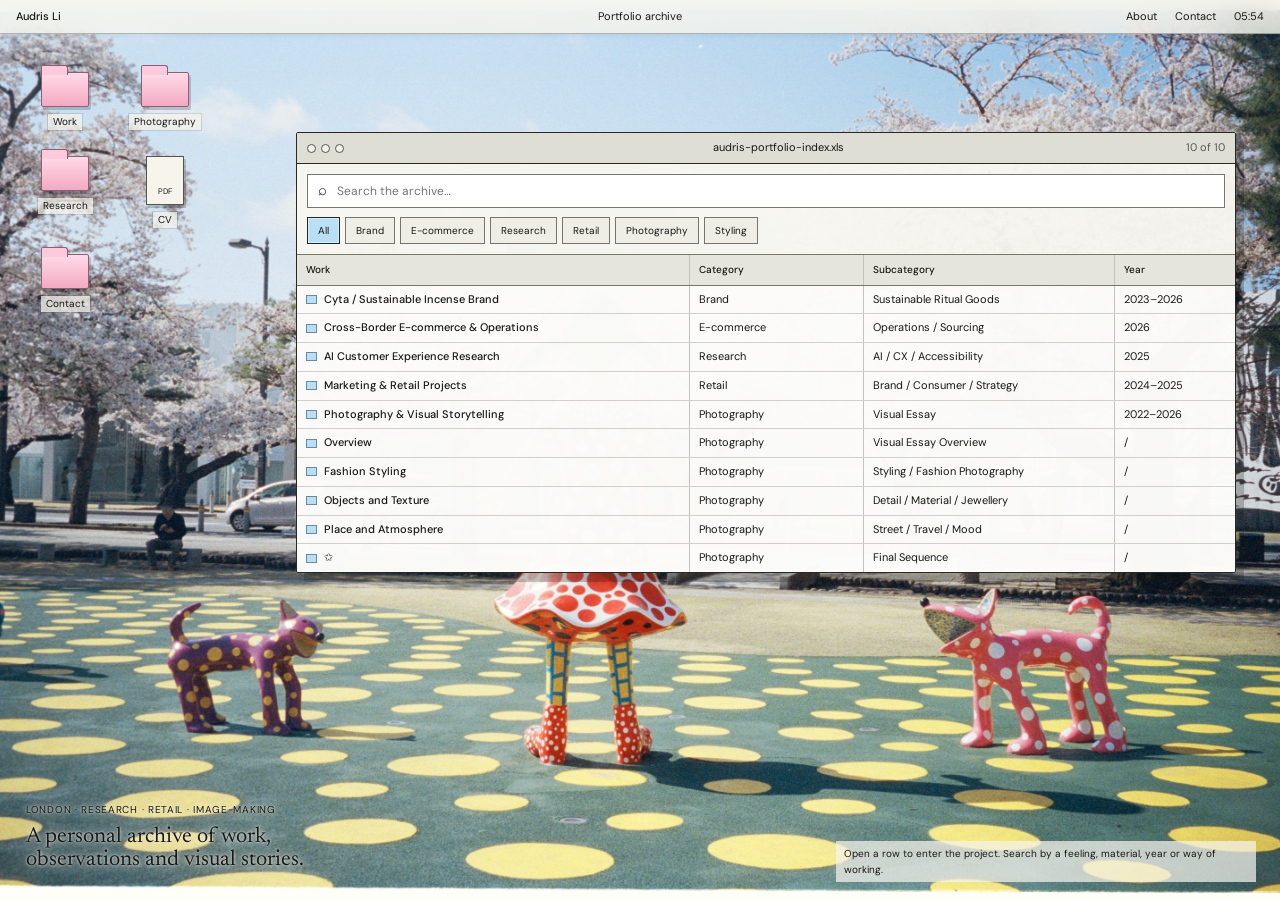
==== index.html @ e718e970 "refine project image layouts and archive previews" ====
<!doctype html>
<html lang="en">
<head>
  <meta charset="utf-8">
  <meta name="viewport" content="width=device-width, initial-scale=1">
  <meta name="description" content="Audris Li — research, visual storytelling and thoughtful retail experiences.">
  <title>Audris Li — Portfolio</title>
  <link rel="stylesheet" href="src/styles/site.css">
  <script type="module" src="src/scripts/home.js?v=20260627-zine"></script>
</head>
<body class="desktop-home">
  <main class="desktop" aria-labelledby="desktop-title">
    <header class="desktop-bar">
      <a href="index.html" class="desktop-bar__name">Audris Li</a>
      <span>Portfolio archive</span>
      <nav aria-label="Quick navigation"><a href="about.html">About</a><a href="contact.html">Contact</a><span data-desktop-clock></span></nav>
    </header>

    <section class="desktop-intro">
      <p>London · research · retail · image-making</p>
      <h1 id="desktop-title">A personal archive of work, observations and visual stories.</h1>
    </section>

    <nav class="desktop-icons" aria-label="Desktop folders">
      <a href="work.html"><span class="desktop-folder" aria-hidden="true"></span><strong>Work</strong></a>
      <a href="work/photography-visual-storytelling/"><span class="desktop-folder" aria-hidden="true"></span><strong>Photography</strong></a>
      <a href="project.html?slug=ai-customer-experience-research"><span class="desktop-folder" aria-hidden="true"></span><strong>Research</strong></a>
      <a href="assets/documents/cv/audris-li-cv.pdf" target="_blank"><span class="desktop-document" aria-hidden="true">PDF</span><strong>CV</strong></a>
      <a href="contact.html"><span class="desktop-folder" aria-hidden="true"></span><strong>Contact</strong></a>
    </nav>

    <div class="desktop-archive" data-home-archive></div>
    <p class="desktop-note">Open a row to enter the project. Search by a feeling, material, year or way of working.</p>
  </main>
</body>
</html>
---- src/styles/site.css ----
@import url("https://fonts.googleapis.com/css2?family=DM+Sans:wght@400;500&family=Newsreader:opsz,wght@6..72,400&display=swap");

:root {
  --ink: #171714;
  --paper: #f4f2eb;
  --line: rgba(23, 23, 20, 0.22);
  --muted: #66665f;
  --soft: #dedbd0;
  --accent: #df5e42;
  --sans: "DM Sans", Arial, sans-serif;
  --serif: "Newsreader", Georgia, serif;
  --shell: min(1320px, calc(100vw - 64px));
}

* { box-sizing: border-box; }
html { scroll-behavior: smooth; }
body {
  margin: 0;
  color: var(--ink);
  background: var(--paper);
  font-family: var(--sans);
  font-size: 15px;
  line-height: 1.55;
}
img { display: block; max-width: 100%; }
a { color: inherit; text-decoration: none; }
button { color: inherit; font: inherit; }

.page-shell { width: var(--shell); margin-inline: auto; }
.page-top { padding-top: 160px; }
.eyebrow {
  margin: 0 0 22px;
  color: var(--muted);
  font-size: 11px;
  letter-spacing: 0.12em;
  text-transform: uppercase;
}
.visually-hidden {
  position: absolute;
  width: 1px;
  height: 1px;
  padding: 0;
  margin: -1px;
  overflow: hidden;
  clip: rect(0, 0, 0, 0);
  white-space: nowrap;
  border: 0;
}

.site-header {
  position: absolute;
  z-index: 20;
  top: 0;
  left: 0;
  width: 100%;
  display: flex;
  justify-content: space-between;
  align-items: center;
  padding: 24px 32px;
  border-bottom: 1px solid var(--line);
}
.site-header--overlay { color: #fff; border-color: rgba(255,255,255,.5); }
.site-name { font-weight: 500; letter-spacing: -0.02em; }
.site-nav { display: flex; align-items: center; gap: 25px; }
.site-nav a { position: relative; font-size: 13px; }
.site-nav a::after {
  position: absolute;
  right: 0;
  bottom: -5px;
  left: 0;
  height: 1px;
  background: currentColor;
  content: "";
  transform: scaleX(0);
  transform-origin: right;
  transition: transform .25s ease;
}
.site-nav a:hover::after,
.site-nav a[aria-current="page"]::after { transform: scaleX(1); transform-origin: left; }
.nav-toggle { display: none; border: 0; background: none; }

.site-footer {
  width: var(--shell);
  margin: 150px auto 0;
  padding: 25px 0 35px;
  border-top: 1px solid var(--line);
  display: flex;
  justify-content: space-between;
  font-size: 12px;
}
.site-footer div { display: flex; gap: 30px; }
.site-footer a:hover { color: var(--accent); }

.home-hero {
  position: relative;
  min-height: 100svh;
  color: #fff;
  background: #78766f url("../../assets/homepage/homepage-background-quiet-desktop-01.jpeg") center / cover no-repeat;
  display: flex;
  align-items: flex-end;
}
.home-hero__wash { position: absolute; inset: 0; background: linear-gradient(180deg, rgba(10,10,8,.06), rgba(10,10,8,.54)); }
.home-hero__content { position: relative; z-index: 1; width: min(760px, calc(100% - 64px)); margin: 0 0 55px 32px; }
.home-hero h1 {
  margin: 0;
  font-family: var(--serif);
  font-size: clamp(78px, 13vw, 190px);
  font-weight: 400;
  line-height: .72;
  letter-spacing: -0.055em;
}
.home-hero__intro { max-width: 650px; margin: 42px 0 44px; font-family: var(--serif); font-size: clamp(24px, 3vw, 42px); line-height: 1.06; }
.home-index { width: min(610px, 100%); border-top: 1px solid rgba(255,255,255,.55); }
.home-index a { display: grid; grid-template-columns: 34px 1fr; padding: 9px 0; border-bottom: 1px solid rgba(255,255,255,.35); font-size: 13px; transition: padding-left .25s ease; }
.home-index a:hover { padding-left: 8px; }
.home-index span { opacity: .62; }
.home-hero__note { position: absolute; z-index: 1; right: 32px; bottom: 28px; max-width: 210px; margin: 0; font-size: 11px; }

.home-selected { padding-top: 140px; }
.section-heading { display: grid; grid-template-columns: 1fr 2fr; margin-bottom: 72px; }
.section-heading h2 { max-width: 780px; margin: 0; font-family: var(--serif); font-size: clamp(34px, 5vw, 68px); font-weight: 400; line-height: 1.02; }
.project-list { border-top: 1px solid var(--line); }
.project-list__item {
  display: grid;
  grid-template-columns: 44px 1.4fr 1.2fr 1.5fr 20px;
  gap: 24px;
  align-items: baseline;
  padding: 20px 0;
  border-bottom: 1px solid var(--line);
  transition: color .2s ease, padding .25s ease;
}
.project-list__item:hover { color: var(--accent); padding-left: 8px; }
.project-list__number, .project-list__meta { color: var(--muted); font-size: 11px; }
.project-list__summary { font-family: var(--serif); font-size: 18px; line-height: 1.25; }
.project-list__arrow { text-align: right; }
.text-link { display: inline-block; margin-top: 28px; padding-bottom: 3px; border-bottom: 1px solid; font-size: 12px; }
.text-link:hover { color: var(--accent); }

.page-intro { max-width: 970px; margin-bottom: 150px; }
.page-intro h1,
.about-lead h1,
.contact-page h1,
.project-hero h1,
.photography-intro h1 {
  margin: 0;
  font-family: var(--serif);
  font-size: clamp(55px, 8.5vw, 128px);
  font-weight: 400;
  line-height: .93;
  letter-spacing: -0.04em;
}
.page-intro > p:last-child { max-width: 540px; margin: 38px 0 0 auto; font-family: var(--serif); font-size: 23px; }
.work-row { display: grid; grid-template-columns: 1.55fr 1fr; gap: 8vw; padding: 65px 0; border-top: 1px solid var(--line); }
.work-row__image { overflow: hidden; background: transparent; }
.work-row__image img { width: 100%; height: auto; object-fit: contain; transition: transform .6s cubic-bezier(.2,.7,.2,1); }
.work-row__image:hover img { transform: scale(1.015); }
.work-row__copy { align-self: end; max-width: 460px; padding-bottom: 12px; }
.work-row__number { color: var(--muted); font-size: 11px; }
.work-row h2 { margin: 28px 0 12px; font-family: var(--serif); font-size: clamp(34px, 4vw, 58px); font-weight: 400; line-height: 1; }
.work-row__meta { color: var(--muted); font-size: 11px; }

.about-lead { display: grid; grid-template-columns: 1.3fr .7fr; gap: 10vw; align-items: end; }
.about-portrait { margin: 0; }
.about-portrait img { width: 100%; height: auto; }
.prose-grid { display: grid; grid-template-columns: .7fr 1.3fr; gap: 10vw; margin-top: 150px; padding-top: 30px; border-top: 1px solid var(--line); }
.prose-grid__lead { margin: 0; font-family: var(--serif); font-size: 30px; line-height: 1.08; }
.prose-grid__body { max-width: 680px; font-family: var(--serif); font-size: 22px; line-height: 1.35; }
.prose-grid__body p:first-child { margin-top: 0; }
.about-details { display: grid; grid-template-columns: repeat(3, 1fr); gap: 60px; margin-top: 150px; padding-top: 25px; border-top: 1px solid var(--line); }
.about-details article p:not(.eyebrow) { font-family: var(--serif); font-size: 18px; }

.contact-page { min-height: calc(100svh - 120px); }
.contact-page h1 { font-size: clamp(92px, 16vw, 230px); }
.contact-page__lead { max-width: 630px; margin: 50px 0 80px auto; font-family: var(--serif); font-size: 28px; line-height: 1.15; }
.contact-links { border-top: 1px solid var(--line); }
.contact-links a { display: grid; grid-template-columns: 1fr 2fr 20px; padding: 18px 0; border-bottom: 1px solid var(--line); transition: color .2s ease, padding .2s ease; }
.contact-links a:hover { color: var(--accent); padding-left: 8px; }
.contact-links span { color: var(--muted); font-size: 11px; text-transform: uppercase; letter-spacing: .1em; }
.contact-links strong { font-weight: 400; }
.contact-links i { font-style: normal; text-align: right; }
.contact-note { margin: 80px 0 0; }

.project-hero { display: grid; grid-template-columns: 1.5fr .5fr; gap: 8vw; align-items: end; padding-bottom: 70px; }
.project-hero__summary { max-width: 730px; margin: 38px 0 0; font-family: var(--serif); font-size: 28px; line-height: 1.15; }
.project-facts { margin: 0; border-top: 1px solid var(--line); }
.project-facts div { padding: 13px 0; border-bottom: 1px solid var(--line); }
.project-facts dt { color: var(--muted); font-size: 10px; text-transform: uppercase; letter-spacing: .1em; }
.project-facts dd { margin: 3px 0 0; font-family: var(--serif); font-size: 17px; line-height: 1.2; }
.project-cover { width: calc(100% - 64px); margin: 0 auto; background: transparent; }
.project-cover img { width: 100%; max-height: 88vh; object-fit: contain; }
.case-study { margin-top: 140px; }
.case-study__section { display: grid; grid-template-columns: 60px 1fr 1fr; column-gap: 30px; row-gap: 0; padding: 34px 0 80px; border-top: 1px solid var(--line); }
.case-study__number { margin: 0; color: var(--muted); font-size: 11px; }
.case-study__section h2 { margin: 0; font-family: var(--serif); font-size: 42px; font-weight: 400; }
.case-study__section > p:last-child, .case-study__content { max-width: 520px; margin: 5px 0 0; }
.case-study__content p:first-child { margin-top: 0; }
.case-study__content p:last-child { margin-bottom: 0; }
.case-study__content ul { margin: 10px 0 0; padding-left: 18px; }
.case-study__section--text-right .case-study__content {
  justify-self: end;
  text-align: right;
}
.case-study__section--text-center .case-study__content {
  grid-column: 2 / 4;
  grid-row: 2;
  justify-self: center;
  max-width: 680px;
  margin-top: clamp(34px, 5vw, 70px);
  text-align: center;
}
.case-study__section--text-left .case-study__content {
  grid-column: 2 / 3;
  grid-row: 2;
  margin-top: clamp(30px, 4vw, 58px);
  text-align: left;
}
.case-study__visuals {
  grid-column: 1 / -1;
  display: grid;
  grid-template-columns: repeat(12, minmax(0, 1fr));
  gap: clamp(24px, 4vw, 64px);
  align-items: start;
  width: 100%;
  margin-top: clamp(52px, 8vw, 110px);
}
.case-study__visual { min-width: 0; margin: 0; }
.case-study__visual img {
  display: block;
  width: 100%;
  max-width: 100%;
  height: auto;
  object-fit: contain;
}
.case-study__visual figcaption {
  margin: 9px 0 0;
  color: var(--muted);
  font-size: 11px;
  line-height: 1.45;
  text-align: left;
}
.case-study__visuals--editorial-left .case-study__visual { grid-column: 1 / 8; }
.case-study__visuals--editorial-right .case-study__visual { grid-column: 6 / 13; }
.case-study__visuals--editorial-center .case-study__visual { grid-column: 3 / 11; }
.case-study__visuals--editorial-wide .case-study__visual { grid-column: 1 / 13; }

/* Cyta uses the numbered source edit as an image-text sequence. */
.case-study__visuals--cyta-overview .case-study__visual { grid-column: 1 / 13; }
.case-study__visuals--cyta-identity-stack .case-study__visual,
.case-study__visuals--cyta-context-stack .case-study__visual { grid-column: 1 / 7; }
.case-study__visuals--cyta-identity-stack .case-study__visual + .case-study__visual,
.case-study__visuals--cyta-context-stack .case-study__visual + .case-study__visual { margin-top: clamp(18px, 3vw, 42px); }
.case-study__visuals--cyta-breathing-space {
  margin-top: clamp(75px, 11vw, 150px);
  margin-bottom: clamp(25px, 5vw, 75px);
}
.case-study__visuals--cyta-breathing-space .case-study__visual { grid-column: 2 / 12; }
.case-study__visuals--cyta-approach-stack .case-study__visual { grid-column: 7 / 13; }
.case-study__visuals--cyta-approach-stack .case-study__visual + .case-study__visual { margin-top: clamp(18px, 3vw, 42px); }
.case-study__visuals--cyta-evidence-pair {
  margin-top: clamp(42px, 6vw, 82px);
  align-items: center;
}
.case-study__visuals--cyta-evidence-pair .case-study__visual:first-child { grid-column: 5 / 9; }
.case-study__visuals--cyta-evidence-pair .case-study__visual:last-child { grid-column: 9 / 13; }
.case-study__visuals--cyta-evidence-pair .case-study__visual {
  display: flex;
  align-items: center;
  height: min(46vw, 560px);
}
.case-study__visuals--cyta-evidence-pair img {
  width: 100%;
  height: 100%;
  object-fit: contain;
}

/* Marketing collages keep a consistent page-spread width without cropping. */
.case-study__visuals--marketing-opener .case-study__visual { grid-column: 1 / 11; }
.case-study__visuals--marketing-context .case-study__visual { grid-column: 7 / 13; }
.case-study__visuals--marketing-collage-spreads .case-study__visual {
  grid-column: 1 / 13;
  width: 100%;
}
.case-study__visuals--marketing-collage-spreads .case-study__visual + .case-study__visual {
  margin-top: clamp(20px, 4vw, 58px);
}
.project-selected-visuals { margin-top: 130px; padding-top: 34px; border-top: 1px solid var(--line); }
.project-selected-visuals__header { display: grid; grid-template-columns: 60px 1fr 1fr; gap: 30px; margin-bottom: clamp(55px, 8vw, 110px); }
.project-selected-visuals__header h2 { margin: 0; font-family: var(--serif); font-size: 42px; font-weight: 400; }
.project-selected-visuals__header > p:last-child { max-width: 480px; margin: 5px 0 0; }
.project-selected-visuals__grid { display: grid; grid-template-columns: repeat(12, minmax(0, 1fr)); gap: clamp(28px, 4vw, 64px); align-items: start; }
.project-selected-visual { grid-column: span 6; margin: 0 0 clamp(45px, 8vw, 110px); }
.project-selected-visual--wide { grid-column: 1 / -1; }
.project-selected-visual__media { width: fit-content; max-width: 100%; margin: 0 auto; }
.project-selected-visual__frame { display: flex; justify-content: center; align-items: center; min-width: 0; background: transparent; }
.project-selected-visual img { display: block; width: auto; max-width: 100%; height: auto; max-height: 88vh; object-fit: contain; }
.project-selected-visual figcaption { max-width: 620px; margin: 10px 0 0; color: var(--muted); font-size: 11px; line-height: 1.45; text-align: left; }
.project-selected-visuals__empty { margin: 0; padding: 28px 0; border-top: 1px solid var(--line); color: var(--muted); }
.project-downloads { margin-top: 30px; padding-top: 34px; border-top: 1px solid var(--line); }
.project-downloads__header { display: grid; grid-template-columns: 60px 1fr 1fr; gap: 30px; margin-bottom: 45px; }
.project-downloads__header h2 { margin: 0; font-family: var(--serif); font-size: 42px; font-weight: 400; }
.project-downloads__header > p:last-child { max-width: 480px; margin: 5px 0 0; }
.project-downloads__list { border-top: 1px solid var(--line); }
.project-downloads__list a { display: grid; grid-template-columns: 1fr auto; gap: 20px; align-items: baseline; padding: 18px 0; border-bottom: 1px solid var(--line); }
.project-downloads__list a:hover span, .project-downloads__list a:focus-visible span { text-decoration: underline; text-underline-offset: 4px; }
.project-downloads__list span { font-family: var(--serif); font-size: 22px; }
.project-downloads__list small { color: var(--muted); font-size: 10px; font-weight: 400; }

/* Fashion Styling uses a project-specific editorial sequence. */
.project-selected-visuals--fashion-styling-visual-direction [data-visual-order="1"] { grid-column: 1 / 7; }
.project-selected-visuals--fashion-styling-visual-direction [data-visual-order="2"] { grid-column: 7 / 13; }
.project-selected-visuals--fashion-styling-visual-direction [data-visual-order="1"] .project-selected-visual__frame,
.project-selected-visuals--fashion-styling-visual-direction [data-visual-order="2"] .project-selected-visual__frame {
  height: min(70vh, 640px);
  align-items: flex-start;
}
.project-selected-visuals--fashion-styling-visual-direction [data-visual-order="1"] img,
.project-selected-visuals--fashion-styling-visual-direction [data-visual-order="2"] img {
  width: 100%;
  height: 100%;
  object-fit: contain;
  object-position: center top;
}
.project-selected-visuals--fashion-styling-visual-direction [data-visual-order="3"] { grid-column: 4 / 13; margin-top: clamp(30px, 5vw, 80px); }
.project-selected-visuals--fashion-styling-visual-direction [data-visual-order="4"] { grid-column: 1 / 10; margin-top: clamp(70px, 10vw, 150px); }
.project-selected-visuals--fashion-styling-visual-direction [data-visual-order="5"] { grid-column: 4 / 10; margin-top: clamp(40px, 7vw, 100px); }
.project-selected-visuals--fashion-styling-visual-direction [data-visual-order="6"] { grid-column: 1 / 8; }
.project-selected-visuals--fashion-styling-visual-direction [data-visual-order="7"] { grid-column: 9 / 13; align-self: center; }
.project-selected-visuals--fashion-styling-visual-direction [data-visual-order="6"] .project-selected-visual__frame { height: min(76vh, 680px); }
.project-selected-visuals--fashion-styling-visual-direction [data-visual-order="7"] .project-selected-visual__frame { height: min(38vh, 340px); }
.project-selected-visuals--fashion-styling-visual-direction [data-visual-order="6"] img,
.project-selected-visuals--fashion-styling-visual-direction [data-visual-order="7"] img { width: 100%; height: 100%; object-fit: contain; }

.photography-page { background: #f7f6f1; }
.photography-intro { padding-bottom: 130px; }
.photography-intro__grid { display: grid; grid-template-columns: 1.45fr .55fr; gap: 8vw; }
.photography-intro__grid > p { max-width: 480px; margin: 10px 0 45px; font-family: var(--serif); font-size: 24px; line-height: 1.15; }
.project-facts--compact { grid-column: 2; }
.photography-essay { overflow: hidden; }
.photo-section { width: var(--shell); margin: 0 auto; padding: 90px 0 170px; border-top: 1px solid var(--line); }
.photo-section--opening { padding-top: 0; border-top: 0; }
.photo-section__title { display: grid; grid-template-columns: 80px 1fr; margin-bottom: 110px; }
.photo-section__title p { margin: 0; color: var(--muted); font-size: 11px; }
.photo-section__title h2 { margin: 0; font-family: var(--serif); font-size: 26px; font-weight: 400; }
.photo-sequence { display: grid; grid-template-columns: repeat(12, 1fr); gap: clamp(20px, 3vw, 52px); align-items: start; }
.photo { margin: 0 0 clamp(70px, 14vw, 200px); }
.photo img { width: 100%; height: auto; }
.photo--large { grid-column: 2 / 12; }
.photo--pair-a { grid-column: 1 / 7; }
.photo--pair-b { grid-column: 8 / 13; margin-top: 12vw; }
.photo--small-right { grid-column: 8 / 12; }
.photo--wide { grid-column: 1 / 13; }
.photo--small-left { grid-column: 2 / 6; margin-top: 8vw; }
.photo-section--opening .photo--large { grid-column: 3 / 11; margin-bottom: 20vw; }
.photo-section--opening .photo--pair-a { grid-column: 1 / 6; }
.photo-section--opening .photo--pair-b { grid-column: 8 / 13; margin-top: 18vw; }
.photo-section--closing .photo--large { grid-column: 2 / 8; }
.photo-section--closing .photo--pair-a { grid-column: 8 / 13; margin-top: 18vw; }
.photo-section--closing .photo--pair-b { grid-column: 2 / 6; margin-top: 4vw; }
.photo-section--closing .photo--small-right { grid-column: 7 / 12; margin-top: 14vw; }
.data-error { padding: 30px; border: 1px solid var(--line); }

@media (max-width: 820px) {
  :root { --shell: calc(100vw - 36px); }
  .site-header { padding: 18px; }
  .nav-toggle { display: block; }
  .site-nav { position: absolute; top: 59px; right: 0; left: 0; display: none; padding: 24px 18px; background: var(--paper); color: var(--ink); border-bottom: 1px solid var(--line); flex-direction: column; align-items: flex-start; }
  .site-header.nav-open .site-nav { display: flex; }
  .home-hero__content { width: calc(100% - 36px); margin: 0 18px 42px; }
  .home-hero__note { display: none; }
  .home-hero h1 { font-size: 25vw; }
  .home-hero__intro { margin: 28px 0; font-size: 27px; }
  .section-heading,
  .about-lead,
  .prose-grid,
  .project-hero,
  .photography-intro__grid { grid-template-columns: 1fr; }
  .section-heading { gap: 15px; }
  .project-list__item { grid-template-columns: 34px 1fr 20px; gap: 10px; }
  .project-list__meta, .project-list__summary { grid-column: 2 / 4; }
  .work-row { grid-template-columns: 1fr; gap: 35px; }
  .work-row__image img { height: 115vw; max-height: 620px; }
  .about-lead { gap: 60px; }
  .about-portrait { width: 74%; margin-left: auto; }
  .prose-grid { gap: 40px; }
  .about-details { grid-template-columns: 1fr; }
  .contact-page__lead { font-size: 24px; }
  .contact-links a { grid-template-columns: 80px 1fr 20px; }
  .project-facts--compact { grid-column: auto; }
  .project-cover { width: 100%; }
  .case-study__section { grid-template-columns: 35px 1fr; }
  .case-study__section > p:last-child { grid-column: 2; }
  .case-study__content { grid-column: 2; }
  .case-study__section--text-right .case-study__content,
  .case-study__section--text-left .case-study__content {
    grid-column: 2;
    grid-row: auto;
    justify-self: stretch;
    margin-top: 5px;
    text-align: left;
  }
  .case-study__section--text-center .case-study__content {
    grid-column: 2;
    grid-row: auto;
    margin-top: 28px;
  }
  .case-study__visuals {
    grid-column: 1 / -1;
    gap: 18px;
    margin-top: 42px;
  }
  .case-study__visuals .case-study__visual,
  .case-study__visuals--cyta-evidence-pair .case-study__visual:first-child,
  .case-study__visuals--cyta-evidence-pair .case-study__visual:last-child {
    grid-column: 1 / 13;
  }
  .case-study__visuals--cyta-identity-stack .case-study__visual + .case-study__visual,
  .case-study__visuals--cyta-approach-stack .case-study__visual + .case-study__visual,
  .case-study__visuals--cyta-context-stack .case-study__visual + .case-study__visual,
  .case-study__visuals--cyta-evidence-pair .case-study__visual + .case-study__visual,
  .case-study__visuals--marketing-collage-spreads .case-study__visual + .case-study__visual {
    margin-top: 24px;
  }
  .case-study__visuals--cyta-breathing-space { margin: 55px 0 15px; }
  .case-study__visuals--cyta-evidence-pair .case-study__visual {
    height: min(78vw, 360px);
  }
  .project-selected-visuals { margin-top: 80px; }
  .project-selected-visuals__header { grid-template-columns: 35px 1fr; gap: 18px; }
  .project-selected-visuals__header > p:last-child { grid-column: 2; }
  .project-selected-visual { grid-column: 1 / -1; }
  .project-downloads__header { grid-template-columns: 35px 1fr; gap: 18px; }
  .project-downloads__header > p:last-child { grid-column: 2; }
  .project-downloads__list a { grid-template-columns: 1fr; gap: 5px; }
  .project-selected-visuals--fashion-styling-visual-direction [data-visual-order="1"],
  .project-selected-visuals--fashion-styling-visual-direction [data-visual-order="2"],
  .project-selected-visuals--fashion-styling-visual-direction [data-visual-order="3"],
  .project-selected-visuals--fashion-styling-visual-direction [data-visual-order="4"],
  .project-selected-visuals--fashion-styling-visual-direction [data-visual-order="5"],
  .project-selected-visuals--fashion-styling-visual-direction [data-visual-order="6"],
  .project-selected-visuals--fashion-styling-visual-direction [data-visual-order="7"] {
    grid-column: 1 / -1;
    margin-top: 0;
    align-self: auto;
  }
  .project-selected-visuals--fashion-styling-visual-direction [data-visual-order="1"] .project-selected-visual__frame,
  .project-selected-visuals--fashion-styling-visual-direction [data-visual-order="2"] .project-selected-visual__frame,
  .project-selected-visuals--fashion-styling-visual-direction [data-visual-order="6"] .project-selected-visual__frame,
  .project-selected-visuals--fashion-styling-visual-direction [data-visual-order="7"] .project-selected-visual__frame {
    height: auto;
  }
  .project-selected-visuals--fashion-styling-visual-direction [data-visual-order="1"] img,
  .project-selected-visuals--fashion-styling-visual-direction [data-visual-order="2"] img,
  .project-selected-visuals--fashion-styling-visual-direction [data-visual-order="6"] img,
  .project-selected-visuals--fashion-styling-visual-direction [data-visual-order="7"] img {
    width: 100%;
    height: auto;
  }
  .photo-section__title { margin-bottom: 60px; }
  .photo--large, .photo--wide { grid-column: 1 / 13; }
  .photo--pair-a, .photo--small-left { grid-column: 1 / 8; }
  .photo--pair-b, .photo--small-right { grid-column: 7 / 13; }
  .photo-section--opening .photo--large { grid-column: 1 / 13; }
  .site-footer { margin-top: 90px; }
}

@media (prefers-reduced-motion: reduce) {
  * { scroll-behavior: auto !important; transition: none !important; }
}

/* Desktop archive browsing system */
.desktop-home { min-width: 0; background: #8d9189; }
.desktop {
  position: relative;
  min-height: 100svh;
  overflow: hidden;
  padding: 42px 24px 30px;
  color: #171714;
  background: url("../../assets/homepage/homepage-background-quiet-desktop-01.jpeg") center / cover fixed;
}
.desktop-bar {
  position: absolute;
  z-index: 10;
  top: 0;
  right: 0;
  left: 0;
  height: 34px;
  display: grid;
  grid-template-columns: 1fr auto 1fr;
  align-items: center;
  padding: 0 16px;
  border-bottom: 1px solid rgba(20,20,18,.28);
  background: rgba(245,244,237,.82);
  box-shadow: 0 1px 6px rgba(0,0,0,.08);
  font-size: 11px;
  backdrop-filter: blur(12px);
}
.desktop-bar__name { font-weight: 500; }
.desktop-bar nav { display: flex; justify-content: flex-end; gap: 18px; }
.desktop-bar a:hover { text-decoration: underline; text-underline-offset: 3px; }
.desktop-intro {
  position: absolute;
  z-index: 2;
  bottom: 28px;
  left: 26px;
  width: min(300px, 25vw);
  padding: 0;
  border: 0;
  background: transparent;
  text-shadow: 0 1px 12px rgba(246,244,236,.98), 0 0 3px rgba(246,244,236,.95);
}
.desktop-intro p, .desktop-note { margin: 0 0 8px; font-size: 10px; letter-spacing: .07em; text-transform: uppercase; }
.desktop-intro h1 { margin: 0; font-family: var(--serif); font-size: 22px; font-weight: 400; line-height: 1.05; }
.desktop-icons {
  position: absolute;
  z-index: 3;
  top: 72px;
  left: 24px;
  display: grid;
  grid-template-columns: repeat(2, 82px);
  gap: 26px 18px;
}
.desktop-icons a { display: flex; min-width: 0; flex-direction: column; align-items: center; gap: 7px; text-align: center; }
.desktop-icons strong {
  max-width: 92px;
  padding: 2px 5px;
  background: rgba(246,244,236,.72);
  box-shadow: 0 0 0 1px rgba(20,20,18,.12);
  font-size: 10px;
  font-weight: 400;
  line-height: 1.2;
}
.desktop-icons a:hover strong, .desktop-icons a:focus-visible strong { background: #dceffc; }
.desktop-folder {
  position: relative;
  width: 48px;
  height: 35px;
  border: 1px solid #8f5f73;
  border-radius: 2px;
  background: linear-gradient(180deg, #ffdbe8, #f3a9c2);
  box-shadow: 2px 3px 0 rgba(0,0,0,.18);
}
.desktop-folder::before {
  position: absolute;
  top: -8px;
  left: -1px;
  width: 25px;
  height: 9px;
  border: 1px solid #8f5f73;
  border-bottom: 0;
  border-radius: 2px 3px 0 0;
  background: #ffc9dc;
  content: "";
}
.desktop-document {
  width: 38px;
  height: 49px;
  display: grid;
  place-items: end center;
  padding-bottom: 7px;
  border: 1px solid #565650;
  background: #f6f4eb;
  box-shadow: 2px 3px 0 rgba(0,0,0,.18);
  font-size: 8px;
}
.desktop-archive { position: relative; z-index: 4; width: min(940px, calc(100vw - 290px)); margin: clamp(50px, 10vh, 100px) 20px 0 auto; }
.desktop-note {
  position: absolute;
  right: 24px;
  bottom: 18px;
  max-width: 420px;
  margin: 0;
  padding: 5px 8px;
  background: rgba(246,244,236,.72);
  text-transform: none;
  letter-spacing: 0;
}
.archive-window {
  overflow: hidden;
  border: 1px solid #292923;
  border-radius: 2px;
  background: rgba(248,247,241,.96);
  box-shadow: 8px 9px 0 rgba(24,24,20,.25);
}
.archive-titlebar {
  min-height: 31px;
  display: grid;
  grid-template-columns: 74px 1fr auto;
  align-items: center;
  padding: 0 10px;
  border-bottom: 1px solid #292923;
  background: #deded5;
  font-size: 11px;
}
.archive-window-controls { display: flex; gap: 5px; }
.archive-window-controls i { width: 9px; height: 9px; border: 1px solid #55554f; border-radius: 50%; background: #f3f2ea; }
.archive-titlebar > span:nth-child(2) { overflow: hidden; text-align: center; text-overflow: ellipsis; white-space: nowrap; }
.archive-count { padding-left: 10px; color: #595951; }
.archive-toolbar { padding: 10px; border-bottom: 1px solid #77776e; }
.archive-search {
  display: flex;
  height: 34px;
  align-items: center;
  gap: 8px;
  padding: 0 10px;
  border: 1px solid #77776e;
  background: #fff;
}
.archive-search input { min-width: 0; flex: 1; border: 0; outline: 0; background: transparent; color: inherit; font: inherit; font-size: 12px; }
.archive-search:focus-within { outline: 2px solid #b8dff5; outline-offset: 1px; }
.archive-filters { display: flex; flex-wrap: wrap; gap: 5px; margin-top: 9px; }
.archive-filters button {
  min-height: 27px;
  padding: 3px 10px;
  border: 1px solid #75756d;
  border-radius: 0;
  background: #eeeDE6;
  font-size: 10px;
  cursor: pointer;
}
.archive-filters button:hover { background: #dceffc; }
.archive-filters button[aria-pressed="true"] { border-color: #25251f; background: #b8dff5; box-shadow: inset 0 0 0 1px rgba(255,255,255,.45); }
.archive-browser { display: grid; }
.archive-window--with-preview .archive-browser { grid-template-columns: minmax(0, 1fr) 265px; }
.archive-table { min-width: 0; }
.archive-head, .archive-row {
  display: grid;
  grid-template-columns: minmax(210px, 1.8fr) minmax(100px, .8fr) minmax(165px, 1.15fr) minmax(78px, .55fr);
}
.archive-head { border-bottom: 1px solid #77776e; background: #e5e5dd; font-size: 10px; font-weight: 500; }
.archive-head span, .archive-cell { min-width: 0; padding: 7px 9px; border-right: 1px solid #c3c3bb; }
.archive-head span:last-child, .archive-cell:last-child { border-right: 0; }
.archive-row { border-bottom: 1px solid #d0d0c8; background: rgba(255,255,255,.62); font-size: 11px; line-height: 1.25; }
.archive-row:last-child { border-bottom: 0; }
.archive-row:hover, .archive-row:focus-visible { position: relative; z-index: 1; outline: 1px solid #47473f; background: #e5f4ff; }
.archive-cell { overflow: hidden; text-overflow: ellipsis; white-space: nowrap; }
.archive-cell--work { display: flex; align-items: center; gap: 7px; font-weight: 500; }
.archive-cell--work i { width: 11px; height: 9px; flex: 0 0 auto; border: 1px solid #6a8aa0; background: #b8dff5; }
.archive-cell--year { font-variant-numeric: tabular-nums; }
.archive-empty { margin: 0; padding: 30px 12px; border-top: 1px solid #77776e; text-align: center; font-size: 11px; }
.archive-preview { min-width: 0; padding: 12px; border-left: 1px solid #77776e; background: #e8e7de; }
.archive-preview img {
  display: block;
  width: 100%;
  height: 280px;
  max-height: none;
  border: 1px solid #77776e;
  background: transparent;
  object-fit: contain;
  object-position: center;
}
.archive-preview div { padding-top: 10px; }
.archive-preview span { color: var(--muted); font-size: 9px; letter-spacing: .08em; text-transform: uppercase; }
.archive-preview p { margin: 4px 0 0; font-family: var(--serif); font-size: 19px; line-height: 1.05; }

.archive-page { background: #ecebe4; }
.archive-work-page { padding-top: 125px; }
.archive-page-intro { display: grid; grid-template-columns: 1fr 1.8fr; gap: 5vw; align-items: end; margin-bottom: 55px; }
.archive-page-intro .eyebrow { align-self: start; }
.archive-page-intro h1 { margin: 0; font-family: var(--serif); font-size: clamp(42px, 6vw, 86px); font-weight: 400; line-height: .95; }
.archive-page-intro > p:last-child { grid-column: 2; max-width: 460px; margin: 0; }

/* Image-first Photography works index */
.photography-intro { padding-bottom: 65px; }
.photography-intro__grid { grid-template-columns: 1.5fr .5fr; align-items: end; }
.photography-intro h1 { max-width: 900px; font-size: clamp(54px, 8vw, 112px); }
.photography-intro__grid > p { margin: 0 0 8px; font-size: 20px; }
.photography-section-index {
  display: grid;
  grid-template-columns: repeat(5, minmax(0, 1fr));
  gap: 10px;
  padding-bottom: 120px;
}
.photography-index-card { display: grid; min-width: 0; grid-template-rows: clamp(130px, 15vw, 190px) auto; overflow: hidden; border: 1px solid var(--line); background: #ecebe5; }
.photography-index-card img { width: 100%; height: 100%; max-width: 100%; padding: 9px; object-fit: contain; filter: saturate(.88); transition: filter .25s ease; }
.photography-index-card span {
  display: flex;
  gap: 10px;
  align-items: baseline;
  padding: 8px 9px;
  border-top: 1px solid var(--line);
  color: var(--ink);
  background: #f5f4ee;
  font-size: 11px;
}
.photography-index-card i { font-style: normal; opacity: .7; }
.photography-index-card:hover img, .photography-index-card:focus-visible img { filter: saturate(1); }
.photo-section { scroll-margin-top: 70px; padding: 70px 0 140px; }
.photo-section__title { grid-template-columns: 60px 1fr auto; align-items: baseline; margin-bottom: 38px; }
.photo-section__title h2 { font-size: 22px; }
.photo-section__title a { font-size: 10px; }
.photo-section__title a:hover { text-decoration: underline; text-underline-offset: 3px; }
.photo-section__lead { width: 100%; display: flex; justify-content: center; margin-bottom: clamp(45px, 8vw, 110px); }
.photo-section__lead .photo { width: 100%; height: min(78vh, 760px); margin: 0; }
.photo { display: flex; justify-content: center; }
.photo img { width: auto; max-width: 100%; height: auto; object-fit: contain; object-position: center; }
.photo--lead img { width: 100%; max-width: 100%; height: 100%; max-height: none; object-fit: contain; object-position: center; }
.photo-works-grid { display: grid; grid-template-columns: repeat(12, 1fr); gap: clamp(18px, 3.5vw, 58px); align-items: start; }
.photo-works-grid .photo { height: min(68vh, 600px); align-items: center; margin: 0 0 clamp(50px, 10vw, 140px); }
.photo--tile-a { grid-column: 1 / 7; }
.photo--tile-b { grid-column: 8 / 13; margin-top: 9vw !important; }
.photo--tile-wide { grid-column: 2 / 12; }
.photo--tile-small { grid-column: 8 / 12; margin-top: 4vw !important; }
#overview .photo-works-grid > .photo:nth-child(1),
#overview .photo-works-grid > .photo:nth-child(2) {
  height: min(76vh, 720px);
}
#overview .photo-works-grid > .photo:nth-child(1) { grid-column: 1 / 7; }
#overview .photo-works-grid > .photo:nth-child(2) { grid-column: 7 / 13; margin-top: 0 !important; }
.photo-works-grid--fashion-styling { column-gap: clamp(18px, 3.5vw, 58px); row-gap: clamp(85px, 12vw, 180px); }
.photo-works-grid--fashion-styling .photo { margin: 0; }
.photo-works-grid--fashion-styling > .photo:nth-child(1),
.photo-works-grid--fashion-styling > .photo:nth-child(2) { height: min(72vh, 680px); margin-top: 0 !important; }
.photo-works-grid--fashion-styling > .photo:nth-child(1) { grid-column: 1 / 7; }
.photo-works-grid--fashion-styling > .photo:nth-child(2) { grid-column: 7 / 13; }
.photo-works-grid--fashion-styling > .photo:nth-child(3) { grid-column: 4 / 13; height: min(90vh, 820px); margin-top: 0 !important; justify-content: flex-end; }
.photo-works-grid--fashion-styling > .photo:nth-child(4) { grid-column: 1 / 10; height: min(90vh, 820px); margin-top: 0 !important; justify-content: flex-start; }
.photo-works-grid--fashion-styling > .photo:nth-child(5) { grid-column: 3 / 11; height: min(78vh, 700px); margin-top: 0 !important; }
.photo-works-grid--fashion-styling > .photo:nth-child(6) { grid-column: 1 / 9; height: min(84vh, 760px); margin-top: 0 !important; }
.photo-works-grid--fashion-styling > .photo:nth-child(7) { grid-column: 9 / 13; height: min(42vh, 380px); margin-top: 0 !important; align-self: center; }
.photo-works-grid img { width: 100%; max-width: 100%; height: 100%; max-height: none; object-fit: contain; }
.photo-overview-copy { display: grid; grid-template-columns: .8fr 1.2fr; gap: clamp(40px, 8vw, 120px); margin: 0 0 90px; padding-top: 26px; border-top: 1px solid var(--line); }
.photo-overview-copy__lead { margin: 0; font-family: var(--serif); font-size: clamp(24px, 3vw, 38px); line-height: 1.08; }
.photo-overview-copy dl { margin: 0; }
.photo-overview-copy dl div { display: grid; grid-template-columns: 110px 1fr; gap: 20px; padding: 11px 0; border-bottom: 1px solid var(--line); }
.photo-overview-copy dt { color: var(--muted); font-size: 9px; letter-spacing: .08em; text-transform: uppercase; }
.photo-overview-copy dd { margin: 0; font-family: var(--serif); font-size: 16px; line-height: 1.3; }
.copy-status { display: inline-block; margin: 24px 0 0; padding: 5px 8px; border: 1px solid var(--line); color: var(--muted); font-size: 10px; }
.project-skills { margin: 20px 0 0; padding: 28px 0 0; border-top: 1px solid var(--line); }
.project-skills ul { display: flex; flex-wrap: wrap; gap: 7px; margin: 0; padding: 0; list-style: none; }
.project-skills li { padding: 6px 10px; border: 1px solid var(--line); font-size: 11px; }

@media (max-width: 1040px) {
  .desktop-archive { width: calc(100vw - 230px); }
  .archive-window--with-preview .archive-browser { grid-template-columns: minmax(0, 1fr) 220px; }
  .archive-preview img { height: 230px; }
  .archive-head, .archive-row { grid-template-columns: minmax(175px, 1.7fr) minmax(88px, .8fr) minmax(130px, 1fr) 76px; }
}

@media (max-width: 720px) {
  .desktop { min-height: 100svh; overflow: auto; padding: 54px 12px 28px; background-attachment: scroll; }
  .desktop-bar { grid-template-columns: 1fr auto; }
  .desktop-bar > span { display: none; }
  .desktop-bar nav a { display: none; }
  .desktop-intro { position: static; width: min(100%, 340px); margin: 0 0 24px; }
  .desktop-intro h1 { font-size: 24px; }
  .desktop-icons { position: static; grid-template-columns: repeat(5, minmax(52px, 1fr)); gap: 14px 5px; margin-bottom: 24px; }
  .desktop-icons strong { max-width: 65px; overflow: hidden; text-overflow: ellipsis; white-space: nowrap; }
  .desktop-folder { width: 40px; height: 29px; }
  .desktop-folder::before { width: 21px; }
  .desktop-document { width: 33px; height: 42px; }
  .desktop-archive { width: 100%; margin: 0; }
  .desktop-note { position: static; margin: 18px 0 0; }
  .archive-titlebar { grid-template-columns: 58px 1fr auto; }
  .archive-window { box-shadow: 4px 5px 0 rgba(24,24,20,.23); }
  .archive-filters { flex-wrap: nowrap; overflow-x: auto; padding-bottom: 3px; scrollbar-width: thin; }
  .archive-filters button { min-height: 32px; flex: 0 0 auto; }
  .archive-window--with-preview .archive-browser { display: block; }
  .archive-preview { display: none; }
  .archive-head { display: none; }
  .archive-row { grid-template-columns: 1fr 1fr; padding: 9px; }
  .archive-cell { padding: 3px 4px; border: 0; white-space: normal; }
  .archive-cell::before { content: attr(data-label) ": "; color: var(--muted); font-size: 9px; text-transform: uppercase; }
  .archive-cell--work { grid-column: 1 / -1; padding-bottom: 7px; font-size: 12px; }
  .archive-cell--work::before { content: ""; }
  .archive-cell--year { text-align: right; }
  .archive-page-intro { grid-template-columns: 1fr; gap: 12px; }
  .archive-page-intro > p:last-child { grid-column: 1; }
  .archive-work-page { padding-top: 110px; }
  .photography-intro { padding-bottom: 45px; }
  .photography-intro__grid { grid-template-columns: 1fr; gap: 24px; }
  .photography-intro h1 { font-size: clamp(48px, 17vw, 74px); }
  .photography-section-index { grid-template-columns: repeat(2, 1fr); padding-bottom: 75px; }
  .photography-index-card { grid-template-rows: 145px auto; }
  .photo-section { padding: 52px 0 90px; }
  .photo-section__title { grid-template-columns: 38px 1fr auto; margin-bottom: 25px; }
  .photo-section__lead { margin-bottom: 55px; }
  .photo-works-grid { gap: 20px; }
  .photo--tile-a { grid-column: 1 / 9; }
  .photo--tile-b { grid-column: 6 / 13; margin-top: 55px !important; }
  .photo--tile-wide { grid-column: 1 / 13; }
  .photo--tile-small { grid-column: 5 / 12; }
  #overview .photo-works-grid > .photo:nth-child(1),
  #overview .photo-works-grid > .photo:nth-child(2) {
    grid-column: 1 / 13;
    height: min(68vh, 580px);
    margin-top: 0 !important;
  }
  .photo-works-grid--fashion-styling { row-gap: 70px; }
  .photo-works-grid--fashion-styling > .photo:nth-child(1),
  .photo-works-grid--fashion-styling > .photo:nth-child(2) { height: min(55vh, 420px); }
  .photo-works-grid--fashion-styling > .photo:nth-child(3) { grid-column: 3 / 13; height: min(72vh, 600px); }
  .photo-works-grid--fashion-styling > .photo:nth-child(4) { grid-column: 1 / 11; height: min(72vh, 600px); }
  .photo-works-grid--fashion-styling > .photo:nth-child(5) { grid-column: 2 / 12; height: min(62vh, 520px); }
  .photo-works-grid--fashion-styling > .photo:nth-child(6) { grid-column: 1 / 9; height: min(64vh, 540px); }
  .photo-works-grid--fashion-styling > .photo:nth-child(7) { grid-column: 9 / 13; height: min(32vh, 270px); }
  .photo-section__lead .photo { height: min(72vh, 600px); }
  .photo-works-grid .photo { height: min(62vh, 520px); }
  .photo-overview-copy { grid-template-columns: 1fr; gap: 35px; margin-bottom: 60px; }
  .photo-overview-copy dl div { grid-template-columns: 88px 1fr; gap: 14px; }
}
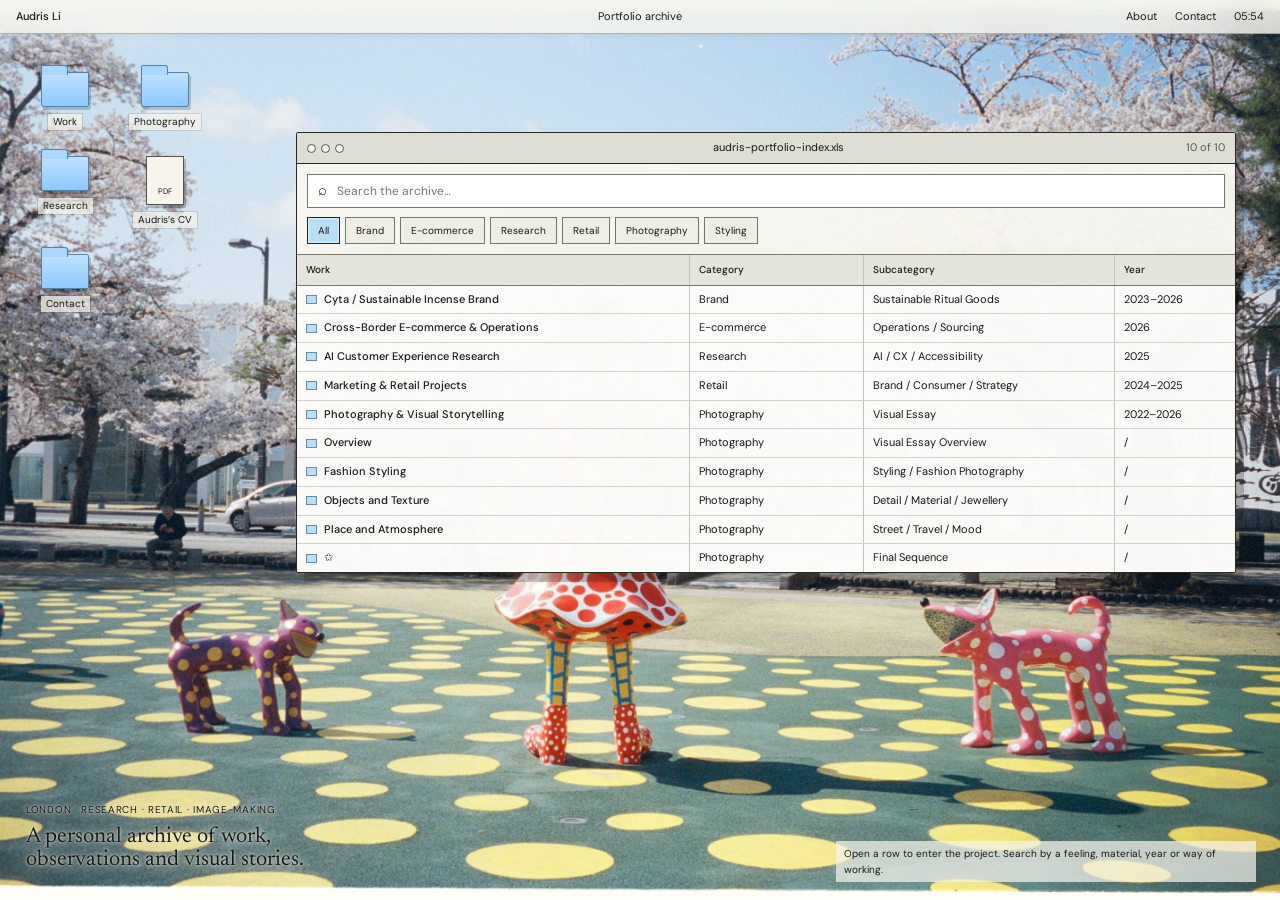
==== commit fd79e037: "feat: refine project Updates AI research content and visual sequencing, standardises project skills," ====
--- a/index.html
+++ b/index.html
@@ -5,7 +5,7 @@
   <meta name="viewport" content="width=device-width, initial-scale=1">
   <meta name="description" content="Audris Li — research, visual storytelling and thoughtful retail experiences.">
   <title>Audris Li — Portfolio</title>
-  <link rel="stylesheet" href="src/styles/site.css">
+  <link rel="stylesheet" href="src/styles/site.css?v=20260627-editorialscroll">
   <script type="module" src="src/scripts/home.js?v=20260627-zine"></script>
 </head>
 <body class="desktop-home">
@@ -25,7 +25,7 @@
       <a href="work.html"><span class="desktop-folder" aria-hidden="true"></span><strong>Work</strong></a>
       <a href="work/photography-visual-storytelling/"><span class="desktop-folder" aria-hidden="true"></span><strong>Photography</strong></a>
       <a href="project.html?slug=ai-customer-experience-research"><span class="desktop-folder" aria-hidden="true"></span><strong>Research</strong></a>
-      <a href="assets/documents/cv/audris-li-cv.pdf" target="_blank"><span class="desktop-document" aria-hidden="true">PDF</span><strong>CV</strong></a>
+      <a href="assets/documents/cv/audris-li-cv.pdf" target="_blank"><span class="desktop-document" aria-hidden="true">PDF</span><strong>Audris’s CV</strong></a>
       <a href="contact.html"><span class="desktop-folder" aria-hidden="true"></span><strong>Contact</strong></a>
     </nav>
 
--- a/src/styles/site.css
+++ b/src/styles/site.css
@@ -179,6 +179,118 @@
 .contact-links strong { font-weight: 400; }
 .contact-links i { font-style: normal; text-align: right; }
 .contact-note { margin: 80px 0 0; }
+
+.project-editorial-page { background: #f7f6ef; }
+.project-editorial-page .site-header {
+  background: rgba(247,246,239,.88);
+  backdrop-filter: blur(12px);
+}
+.project-context-bar {
+  position: fixed;
+  z-index: 18;
+  top: 72px;
+  right: 18px;
+  width: min(430px, calc(100vw - 36px));
+  display: grid;
+  grid-template-columns: auto minmax(0, 1fr) auto;
+  align-items: center;
+  gap: 12px;
+  padding: 7px 9px;
+  border: 1px solid rgba(64,105,134,.45);
+  background: rgba(201,231,255,.9);
+  box-shadow: 0 3px 12px rgba(35,45,52,.08);
+  color: #26333c;
+  font-size: 9px;
+  letter-spacing: .06em;
+  opacity: 0;
+  pointer-events: none;
+  transform: translateY(-10px);
+  transition: opacity .28s ease, transform .28s ease, color .28s ease, background .28s ease;
+}
+.project-context-bar.is-visible,
+.project-context-bar.is-reduced-motion,
+.project-context-bar:focus-within {
+  opacity: 1;
+  pointer-events: auto;
+  transform: translateY(0);
+}
+.project-context-bar.is-visual-context {
+  border-color: rgba(28,40,48,.6);
+  background: rgba(30,42,50,.88);
+  color: #f7f6ef;
+}
+.project-context-bar a { text-decoration: underline; text-underline-offset: 3px; }
+.project-context-name {
+  overflow: hidden;
+  text-align: center;
+  text-overflow: ellipsis;
+  white-space: nowrap;
+}
+.project-context-bar > span:last-child { text-align: right; }
+.project-editorial-document { padding-top: clamp(155px, 17vw, 235px); }
+.project-editorial-document .project-hero {
+  padding-bottom: clamp(70px, 10vw, 130px);
+}
+.project-file-notes {
+  align-self: end;
+  margin: 0;
+  border-top: 1px solid var(--line);
+}
+.project-file-notes div {
+  display: grid;
+  grid-template-columns: 75px 1fr;
+  gap: 15px;
+  padding: 11px 0;
+  border-bottom: 1px solid var(--line);
+}
+.project-file-notes dt {
+  color: var(--muted);
+  font-size: 9px;
+  letter-spacing: .08em;
+  text-transform: uppercase;
+}
+.project-file-notes dd {
+  margin: 0;
+  font-family: var(--serif);
+  font-size: 15px;
+  line-height: 1.25;
+}
+.project-editorial-document .project-cover { width: min(1320px, calc(100% - 64px)); }
+.project-editorial-document .case-study { margin-top: clamp(110px, 14vw, 190px); }
+.project-editorial-document .case-study__section { padding-bottom: clamp(105px, 13vw, 185px); }
+.project-editorial-document .case-study__content {
+  font-size: 15px;
+  line-height: 1.65;
+}
+.project-editorial-document .case-study__content p + p { margin-top: 1.25em; }
+.project-editorial-document .project-downloads { margin-bottom: 60px; }
+.project-endnote {
+  display: flex;
+  justify-content: space-between;
+  gap: 20px;
+  margin-top: 90px;
+  padding: 18px 0 4px;
+  border-top: 1px solid var(--line);
+  color: var(--muted);
+  font-size: 10px;
+}
+.project-endnote a { color: var(--ink); }
+.project-endnote a:hover { text-decoration: underline; text-underline-offset: 3px; }
+.project-editorial-page .site-footer { margin-top: 70px; }
+.project-motion-ready .project-reveal {
+  opacity: 0;
+  transform: translateY(18px);
+  transition: opacity .7s cubic-bezier(.22,.65,.25,1) var(--reveal-delay, 0ms), transform .7s cubic-bezier(.22,.65,.25,1) var(--reveal-delay, 0ms);
+}
+.project-motion-ready .case-study__visual.project-reveal { transform: translateY(24px) scale(.996); }
+.project-motion-ready .project-reveal.is-visible {
+  opacity: 1;
+  transform: translateY(0) scale(1);
+}
+.project-page--ai-customer-experience-research .case-study__visuals {
+  padding-top: clamp(20px, 3vw, 38px);
+  border-top: 1px solid rgba(113,113,104,.35);
+}
 
 .project-hero { display: grid; grid-template-columns: 1.5fr .5fr; gap: 8vw; align-items: end; padding-bottom: 70px; }
 .project-hero__summary { max-width: 730px; margin: 38px 0 0; font-family: var(--serif); font-size: 28px; line-height: 1.15; }
@@ -196,6 +308,23 @@
 .case-study__content p:first-child { margin-top: 0; }
 .case-study__content p:last-child { margin-bottom: 0; }
 .case-study__content ul { margin: 10px 0 0; padding-left: 18px; }
+.case-study__content-split {
+  display: grid;
+  grid-template-columns: minmax(0, 1.55fr) minmax(210px, .65fr);
+  gap: clamp(42px, 7vw, 110px);
+  align-items: start;
+}
+.case-study__content-split p:first-child { margin-top: 0; }
+.case-study__content-aside {
+  padding-top: 3px;
+  border-top: 1px solid var(--line);
+}
+.case-study__content-aside > p {
+  margin: 0;
+  font-family: var(--serif);
+  font-size: 20px;
+}
+.case-study__content-aside ul { margin-top: 18px; }
 .case-study__section--text-right .case-study__content {
   justify-self: end;
   text-align: right;
@@ -237,6 +366,28 @@
   font-size: 11px;
   line-height: 1.45;
   text-align: left;
+}
+.case-study__visual-notes {
+  grid-column: 1 / 13;
+  display: grid;
+  grid-template-columns: repeat(3, minmax(0, 1fr));
+  gap: clamp(18px, 3vw, 42px);
+  margin-top: clamp(18px, 3vw, 38px);
+}
+.case-study__visual-notes article {
+  padding-top: 12px;
+  border-top: 1px solid var(--line);
+}
+.case-study__visual-notes span {
+  color: var(--muted);
+  font-size: 9px;
+}
+.case-study__visual-notes p {
+  max-width: 260px;
+  margin: 8px 0 0;
+  font-family: var(--serif);
+  font-size: 17px;
+  line-height: 1.2;
 }
 .case-study__visuals--editorial-left .case-study__visual { grid-column: 1 / 8; }
 .case-study__visuals--editorial-right .case-study__visual { grid-column: 6 / 13; }
@@ -258,19 +409,22 @@
 .case-study__visuals--cyta-approach-stack .case-study__visual + .case-study__visual { margin-top: clamp(18px, 3vw, 42px); }
 .case-study__visuals--cyta-evidence-pair {
   margin-top: clamp(42px, 6vw, 82px);
-  align-items: center;
-}
-.case-study__visuals--cyta-evidence-pair .case-study__visual:first-child { grid-column: 5 / 9; }
-.case-study__visuals--cyta-evidence-pair .case-study__visual:last-child { grid-column: 9 / 13; }
+  align-items: start;
+}
+.case-study__visuals--cyta-evidence-pair .case-study__visual:first-child { grid-column: 3 / 7; }
+.case-study__visuals--cyta-evidence-pair .case-study__visual:last-child { grid-column: 7 / 11; }
 .case-study__visuals--cyta-evidence-pair .case-study__visual {
   display: flex;
-  align-items: center;
+  align-items: flex-start;
+  justify-content: center;
   height: min(46vw, 560px);
 }
 .case-study__visuals--cyta-evidence-pair img {
-  width: 100%;
+  width: auto;
+  max-width: 100%;
   height: 100%;
   object-fit: contain;
+  object-position: center top;
 }
 
 /* Marketing collages keep a consistent page-spread width without cropping. */
@@ -282,6 +436,58 @@
 }
 .case-study__visuals--marketing-collage-spreads .case-study__visual + .case-study__visual {
   margin-top: clamp(20px, 4vw, 58px);
+}
+
+/* AI research follows the source document's method-to-finding sequence. */
+.case-study__visuals--ai-poster-summary .case-study__visual { grid-column: 3 / 11; }
+.case-study__visuals--ai-question-map .case-study__visual { grid-column: 4 / 13; }
+.case-study__visuals--ai-framework-pair .case-study__visual:first-child { grid-column: 1 / 7; }
+.case-study__visuals--ai-framework-pair .case-study__visual:last-child { grid-column: 7 / 13; }
+.case-study__visuals--ai-interview-full .case-study__visual,
+.case-study__visuals--ai-thematic-full .case-study__visual { grid-column: 1 / 13; }
+
+/* Project-specific text/image pairings retain the shared editorial system. */
+.project-page--marketing-retail-projects [data-case-study-section="overview"] > h2,
+.project-page--marketing-retail-projects [data-case-study-section="what-it-led-to"] > h2,
+.project-page--cyta-sustainable-incense-brand [data-case-study-section="my-approach"] > h2 {
+  grid-column: 2;
+  grid-row: 1;
+}
+.project-page--marketing-retail-projects [data-case-study-section="overview"] > .case-study__content,
+.project-page--marketing-retail-projects [data-case-study-section="what-it-led-to"] > .case-study__content,
+.project-page--cyta-sustainable-incense-brand [data-case-study-section="my-approach"] > .case-study__content {
+  grid-column: 2;
+  grid-row: 2;
+  align-self: start;
+  margin-top: clamp(28px, 4vw, 58px);
+  text-align: left;
+}
+.project-page--marketing-retail-projects [data-case-study-section="overview"] > .case-study__visuals,
+.project-page--marketing-retail-projects [data-case-study-section="what-it-led-to"] > .case-study__visuals,
+.project-page--cyta-sustainable-incense-brand [data-case-study-section="my-approach"] > .case-study__visuals {
+  grid-column: 3;
+  grid-row: 2;
+  align-self: start;
+  margin-top: clamp(28px, 4vw, 58px);
+}
+.project-page--marketing-retail-projects [data-case-study-section="overview"] > .case-study__visuals .case-study__visual,
+.project-page--marketing-retail-projects [data-case-study-section="what-it-led-to"] > .case-study__visuals .case-study__visual,
+.project-page--cyta-sustainable-incense-brand [data-case-study-section="my-approach"] > .case-study__visuals .case-study__visual {
+  grid-column: 1 / 13;
+}
+.project-page--marketing-retail-projects [data-case-study-section="overview"] > .case-study__visuals,
+.project-page--marketing-retail-projects [data-case-study-section="what-it-led-to"] > .case-study__visuals {
+  justify-self: end;
+  width: 100%;
+}
+.project-page--cyta-sustainable-incense-brand [data-case-study-section="retail-and-community-channels"] > .case-study__content {
+  grid-column: 2 / 4;
+  grid-row: 2;
+  max-width: none;
+  margin-top: clamp(35px, 5vw, 70px);
+}
+.project-page--cyta-sustainable-incense-brand [data-case-study-section="retail-and-community-channels"] > .case-study__visuals {
+  grid-row: 3;
 }
 .project-selected-visuals { margin-top: 130px; padding-top: 34px; border-top: 1px solid var(--line); }
 .project-selected-visuals__header { display: grid; grid-template-columns: 60px 1fr 1fr; gap: 30px; margin-bottom: clamp(55px, 8vw, 110px); }
@@ -385,6 +591,45 @@
   .about-details { grid-template-columns: 1fr; }
   .contact-page__lead { font-size: 24px; }
   .contact-links a { grid-template-columns: 80px 1fr 20px; }
+  .project-context-bar {
+    top: 66px;
+    right: 10px;
+    width: calc(100vw - 20px);
+    grid-template-columns: auto 1fr;
+  }
+  .project-context-name { display: none; }
+  .project-editorial-document { padding-top: 135px; }
+  .project-editorial-document .project-hero { gap: 50px; padding-bottom: 58px; }
+  .project-file-notes div { grid-template-columns: 65px 1fr; }
+  .project-editorial-document .project-cover { width: 100%; }
+  .project-editorial-document .case-study { margin-top: 80px; }
+  .project-editorial-document .case-study__section { padding-bottom: 105px; }
+  .project-endnote { margin-top: 65px; }
+  .project-page--ai-customer-experience-research .case-study__visuals .case-study__visual { grid-column: 1 / 13; }
+  .case-study__content-split { grid-template-columns: 1fr; gap: 38px; }
+  .case-study__visual-notes { grid-template-columns: 1fr; gap: 22px; }
+  .project-page--marketing-retail-projects [data-case-study-section="overview"] > h2,
+  .project-page--marketing-retail-projects [data-case-study-section="what-it-led-to"] > h2,
+  .project-page--cyta-sustainable-incense-brand [data-case-study-section="my-approach"] > h2 {
+    grid-column: 2;
+    grid-row: auto;
+  }
+  .project-page--marketing-retail-projects [data-case-study-section="overview"] > .case-study__content,
+  .project-page--marketing-retail-projects [data-case-study-section="what-it-led-to"] > .case-study__content,
+  .project-page--cyta-sustainable-incense-brand [data-case-study-section="my-approach"] > .case-study__content,
+  .project-page--cyta-sustainable-incense-brand [data-case-study-section="retail-and-community-channels"] > .case-study__content {
+    grid-column: 2;
+    grid-row: auto;
+    margin-top: 18px;
+  }
+  .project-page--marketing-retail-projects [data-case-study-section="overview"] > .case-study__visuals,
+  .project-page--marketing-retail-projects [data-case-study-section="what-it-led-to"] > .case-study__visuals,
+  .project-page--cyta-sustainable-incense-brand [data-case-study-section="my-approach"] > .case-study__visuals,
+  .project-page--cyta-sustainable-incense-brand [data-case-study-section="retail-and-community-channels"] > .case-study__visuals {
+    grid-column: 1 / -1;
+    grid-row: auto;
+    margin-top: 42px;
+  }
   .project-facts--compact { grid-column: auto; }
   .project-cover { width: 100%; }
   .case-study__section { grid-template-columns: 35px 1fr; }
@@ -550,6 +795,14 @@
   border-radius: 2px 3px 0 0;
   background: #ffc9dc;
   content: "";
+}
+.desktop-home .desktop-folder {
+  border-color: #4f84ad;
+  background: linear-gradient(180deg, #bfe1ff, #8ec9ff);
+}
+.desktop-home .desktop-folder::before {
+  border-color: #4f84ad;
+  background: #a9d7ff;
 }
 .desktop-document {
   width: 38px;
@@ -645,7 +898,7 @@
   max-height: none;
   border: 1px solid #77776e;
   background: transparent;
-  object-fit: contain;
+  object-fit: cover;
   object-position: center;
 }
 .archive-preview div { padding-top: 10px; }
@@ -728,6 +981,7 @@
 .project-skills { margin: 20px 0 0; padding: 28px 0 0; border-top: 1px solid var(--line); }
 .project-skills ul { display: flex; flex-wrap: wrap; gap: 7px; margin: 0; padding: 0; list-style: none; }
 .project-skills li { padding: 6px 10px; border: 1px solid var(--line); font-size: 11px; }
+.project-skills--photography { margin: 0 0 90px; }
 
 @media (max-width: 1040px) {
   .desktop-archive { width: calc(100vw - 230px); }
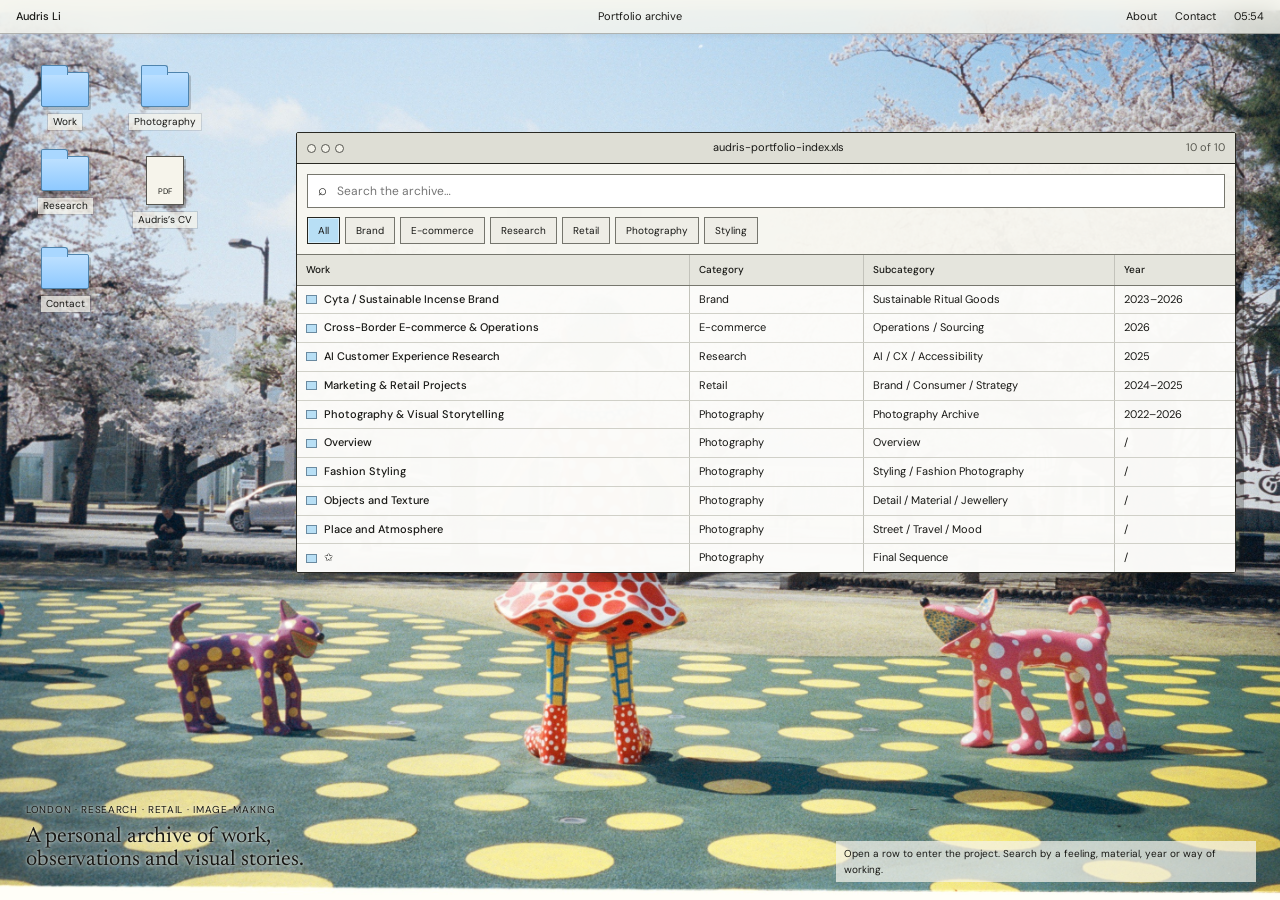
==== commit 001ab686: "fix: refine photography layouts and archive labels Updates Photography section layouts, corrects arc" ====
--- a/index.html
+++ b/index.html
@@ -6,7 +6,7 @@
   <meta name="description" content="Audris Li — research, visual storytelling and thoughtful retail experiences.">
   <title>Audris Li — Portfolio</title>
   <link rel="stylesheet" href="src/styles/site.css?v=20260627-editorialscroll">
-  <script type="module" src="src/scripts/home.js?v=20260627-zine"></script>
+  <script type="module" src="src/scripts/home.js?v=20260627-small-fixes"></script>
 </head>
 <body class="desktop-home">
   <main class="desktop" aria-labelledby="desktop-title">
@@ -25,7 +25,7 @@
       <a href="work.html"><span class="desktop-folder" aria-hidden="true"></span><strong>Work</strong></a>
       <a href="work/photography-visual-storytelling/"><span class="desktop-folder" aria-hidden="true"></span><strong>Photography</strong></a>
       <a href="project.html?slug=ai-customer-experience-research"><span class="desktop-folder" aria-hidden="true"></span><strong>Research</strong></a>
-      <a href="assets/documents/cv/audris-li-cv.pdf" target="_blank"><span class="desktop-document" aria-hidden="true">PDF</span><strong>Audris’s CV</strong></a>
+      <a href="assets/documents/cv/audris-li-cv.pdf?v=20260627-cv-title" target="_blank"><span class="desktop-document" aria-hidden="true">PDF</span><strong>Audris’s CV</strong></a>
       <a href="contact.html"><span class="desktop-folder" aria-hidden="true"></span><strong>Contact</strong></a>
     </nav>
 
--- a/src/styles/site.css
+++ b/src/styles/site.css
@@ -965,11 +965,17 @@
 .photo-works-grid--fashion-styling > .photo:nth-child(2) { height: min(72vh, 680px); margin-top: 0 !important; }
 .photo-works-grid--fashion-styling > .photo:nth-child(1) { grid-column: 1 / 7; }
 .photo-works-grid--fashion-styling > .photo:nth-child(2) { grid-column: 7 / 13; }
-.photo-works-grid--fashion-styling > .photo:nth-child(3) { grid-column: 4 / 13; height: min(90vh, 820px); margin-top: 0 !important; justify-content: flex-end; }
+.photo-works-grid--fashion-styling > .photo:nth-child(3) { grid-column: 1 / 13; height: auto; margin-top: 0 !important; justify-content: center; }
+.photo-works-grid--fashion-styling > .photo:nth-child(3) img { width: 100%; height: auto; }
 .photo-works-grid--fashion-styling > .photo:nth-child(4) { grid-column: 1 / 10; height: min(90vh, 820px); margin-top: 0 !important; justify-content: flex-start; }
 .photo-works-grid--fashion-styling > .photo:nth-child(5) { grid-column: 3 / 11; height: min(78vh, 700px); margin-top: 0 !important; }
-.photo-works-grid--fashion-styling > .photo:nth-child(6) { grid-column: 1 / 9; height: min(84vh, 760px); margin-top: 0 !important; }
-.photo-works-grid--fashion-styling > .photo:nth-child(7) { grid-column: 9 / 13; height: min(42vh, 380px); margin-top: 0 !important; align-self: center; }
+.photo-works-grid--fashion-styling > .photo:nth-child(6) { grid-column: 1 / 7; height: auto; margin-top: 0 !important; align-self: start; }
+.photo-works-grid--fashion-styling > .photo:nth-child(7) { grid-column: 7 / 11; height: auto; margin-top: 0 !important; align-self: start; }
+.photo-works-grid--fashion-styling > .photo:nth-child(6) img,
+.photo-works-grid--fashion-styling > .photo:nth-child(7) img { width: 100%; height: auto; }
+.photo-works-grid--star { grid-template-columns: repeat(4, minmax(0, 1fr)); gap: clamp(14px, 2vw, 30px); }
+.photo-works-grid.photo-works-grid--star > .photo { grid-column: auto; height: auto; margin: 0 !important; align-items: flex-start; }
+.photo-works-grid.photo-works-grid--star img { width: 100%; height: auto; }
 .photo-works-grid img { width: 100%; max-width: 100%; height: 100%; max-height: none; object-fit: contain; }
 .photo-overview-copy { display: grid; grid-template-columns: .8fr 1.2fr; gap: clamp(40px, 8vw, 120px); margin: 0 0 90px; padding-top: 26px; border-top: 1px solid var(--line); }
 .photo-overview-copy__lead { margin: 0; font-family: var(--serif); font-size: clamp(24px, 3vw, 38px); line-height: 1.08; }
@@ -1042,11 +1048,12 @@
   .photo-works-grid--fashion-styling { row-gap: 70px; }
   .photo-works-grid--fashion-styling > .photo:nth-child(1),
   .photo-works-grid--fashion-styling > .photo:nth-child(2) { height: min(55vh, 420px); }
-  .photo-works-grid--fashion-styling > .photo:nth-child(3) { grid-column: 3 / 13; height: min(72vh, 600px); }
+  .photo-works-grid--fashion-styling > .photo:nth-child(3) { grid-column: 1 / 13; height: auto; }
   .photo-works-grid--fashion-styling > .photo:nth-child(4) { grid-column: 1 / 11; height: min(72vh, 600px); }
   .photo-works-grid--fashion-styling > .photo:nth-child(5) { grid-column: 2 / 12; height: min(62vh, 520px); }
-  .photo-works-grid--fashion-styling > .photo:nth-child(6) { grid-column: 1 / 9; height: min(64vh, 540px); }
-  .photo-works-grid--fashion-styling > .photo:nth-child(7) { grid-column: 9 / 13; height: min(32vh, 270px); }
+  .photo-works-grid--fashion-styling > .photo:nth-child(6) { grid-column: 1 / 8; height: auto; }
+  .photo-works-grid--fashion-styling > .photo:nth-child(7) { grid-column: 8 / 13; height: auto; }
+  .photo-works-grid--star { grid-template-columns: repeat(2, minmax(0, 1fr)); }
   .photo-section__lead .photo { height: min(72vh, 600px); }
   .photo-works-grid .photo { height: min(62vh, 520px); }
   .photo-overview-copy { grid-template-columns: 1fr; gap: 35px; margin-bottom: 60px; }
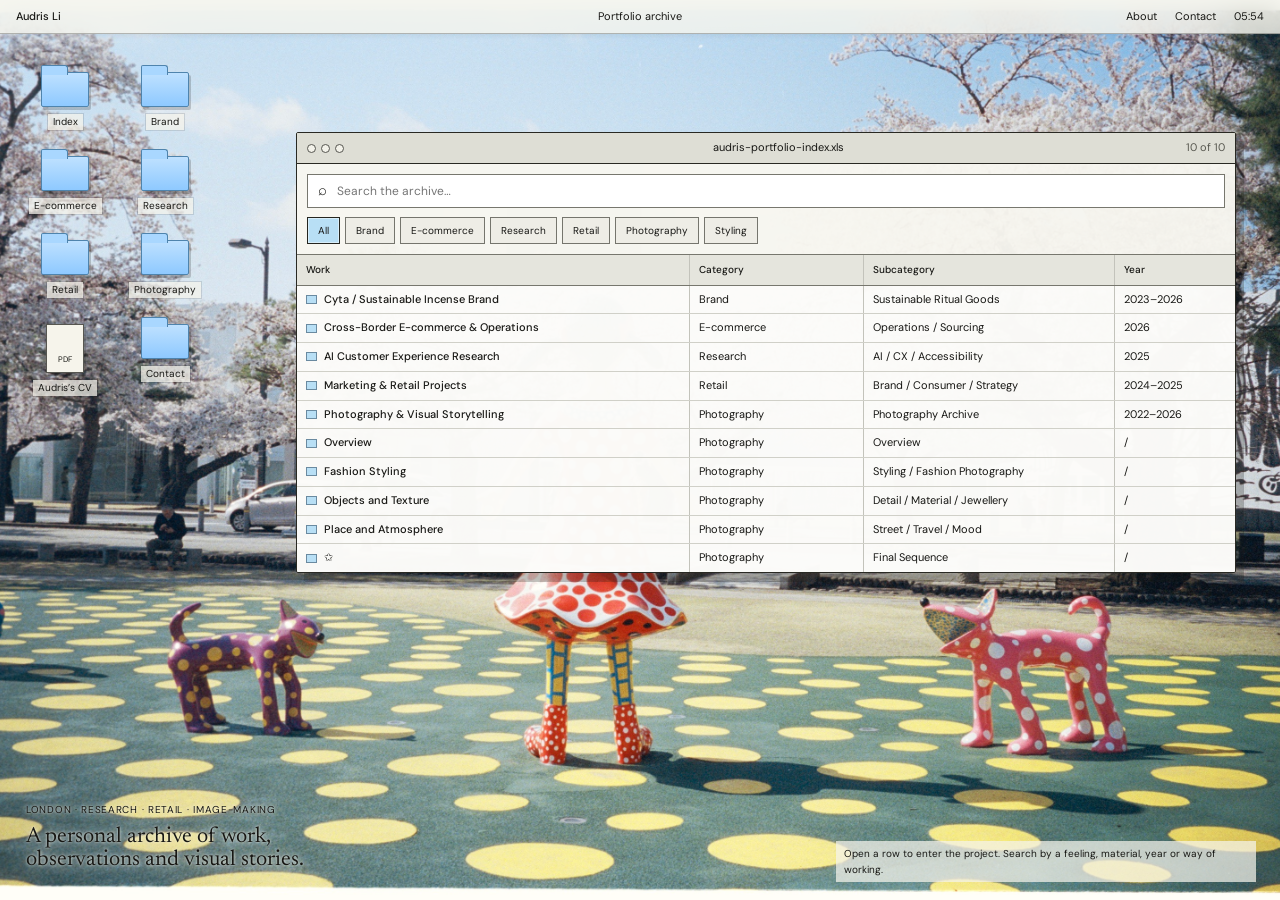
==== commit e2fb0a87: "Update portfolio copy and finalize photography layout asset changes" ====
--- a/index.html
+++ b/index.html
@@ -6,7 +6,7 @@
   <meta name="description" content="Audris Li — research, visual storytelling and thoughtful retail experiences.">
   <title>Audris Li — Portfolio</title>
   <link rel="stylesheet" href="src/styles/site.css?v=20260627-editorialscroll">
-  <script type="module" src="src/scripts/home.js?v=20260627-small-fixes"></script>
+  <script type="module" src="src/scripts/home.js?v=20260628-index-shortcuts"></script>
 </head>
 <body class="desktop-home">
   <main class="desktop" aria-labelledby="desktop-title">
@@ -22,9 +22,12 @@
     </section>
 
     <nav class="desktop-icons" aria-label="Desktop folders">
-      <a href="work.html"><span class="desktop-folder" aria-hidden="true"></span><strong>Work</strong></a>
+      <a href="work.html"><span class="desktop-folder" aria-hidden="true"></span><strong>Index</strong></a>
+      <a href="project.html?slug=cyta-sustainable-incense-brand"><span class="desktop-folder" aria-hidden="true"></span><strong>Brand</strong></a>
+      <a href="project.html?slug=cross-border-ecommerce-operations"><span class="desktop-folder" aria-hidden="true"></span><strong>E-commerce</strong></a>
+      <a href="project.html?slug=ai-customer-experience-research"><span class="desktop-folder" aria-hidden="true"></span><strong>Research</strong></a>
+      <a href="project.html?slug=marketing-retail-projects"><span class="desktop-folder" aria-hidden="true"></span><strong>Retail</strong></a>
       <a href="work/photography-visual-storytelling/"><span class="desktop-folder" aria-hidden="true"></span><strong>Photography</strong></a>
-      <a href="project.html?slug=ai-customer-experience-research"><span class="desktop-folder" aria-hidden="true"></span><strong>Research</strong></a>
       <a href="assets/documents/cv/audris-li-cv.pdf?v=20260627-cv-title" target="_blank"><span class="desktop-document" aria-hidden="true">PDF</span><strong>Audris’s CV</strong></a>
       <a href="contact.html"><span class="desktop-folder" aria-hidden="true"></span><strong>Contact</strong></a>
     </nav>
--- a/src/styles/site.css
+++ b/src/styles/site.css
@@ -974,9 +974,148 @@
 .photo-works-grid--fashion-styling > .photo:nth-child(6) img,
 .photo-works-grid--fashion-styling > .photo:nth-child(7) img { width: 100%; height: auto; }
 .photo-works-grid--star { grid-template-columns: repeat(4, minmax(0, 1fr)); gap: clamp(14px, 2vw, 30px); }
-.photo-works-grid.photo-works-grid--star > .photo { grid-column: auto; height: auto; margin: 0 !important; align-items: flex-start; }
-.photo-works-grid.photo-works-grid--star img { width: 100%; height: auto; }
+.photo-works-grid.photo-works-grid--star > .photo { grid-column: auto; aspect-ratio: 9 / 16; height: auto; margin: 0 !important; overflow: hidden; align-items: stretch; }
+.photo-works-grid.photo-works-grid--star img { width: 100%; height: 100%; object-fit: cover; object-position: center; }
 .photo-works-grid img { width: 100%; max-width: 100%; height: 100%; max-height: none; object-fit: contain; }
+.photo-layout { width: 100%; }
+.photo-layout--objects,
+.photo-layout--places { display: flex; flex-direction: column; }
+.objects-layout-row,
+.place-layout-row { width: 100%; }
+.objects-layout-row .photo,
+.place-layout-row .photo { height: auto; margin: 0 !important; align-items: flex-start; }
+.objects-layout-row img,
+.place-layout-row img { width: 100%; height: auto; object-fit: contain; }
+
+.objects-layout-row-01,
+.objects-layout-row-03 {
+  display: flex;
+  align-items: flex-start;
+}
+
+.objects-layout-row-01 {
+  padding-left: 3.7%;
+  padding-right: 11.4%;
+  gap: 9.08%;
+}
+
+.objects-layout-row-01 .photo,
+.objects-layout-row-03 .photo { width: 37.91%; }
+
+.objects-layout-row-02 {
+  margin-top: clamp(78px, 9vw, 126px);
+}
+
+.objects-layout-row-02 .photo {
+  width: 30.32%;
+  margin-left: 3.76% !important;
+}
+
+.objects-layout-row-03 {
+  margin-top: clamp(104px, 11vw, 156px);
+  padding-left: 3.7%;
+  padding-right: 11.52%;
+  gap: 8.97%;
+}
+
+.objects-layout-row-04 {
+  display: grid;
+  grid-template-columns: 37.91% 26.22%;
+  column-gap: 4.97%;
+  align-items: start;
+  margin-top: clamp(98px, 11vw, 152px);
+  padding-left: 27.14%;
+  padding-right: 3.76%;
+}
+
+.objects-layout-stack {
+  display: flex;
+  flex-direction: column;
+  gap: clamp(26px, 3.25vw, 42px);
+}
+
+.objects-image-06 { width: 100%; }
+.objects-image-08,
+.objects-image-07 { width: 100%; }
+
+.objects-layout-row-05 {
+  margin-top: clamp(84px, 10vw, 132px);
+}
+
+.objects-layout-row-05 .photo {
+  width: 37.91%;
+  margin-inline: auto !important;
+}
+
+.place-layout-row-01 .photo {
+  width: 45.66%;
+  margin-inline: auto !important;
+}
+
+.place-layout-row-02,
+.place-layout-row-05 {
+  display: flex;
+  align-items: flex-start;
+  padding-left: 3.7%;
+  padding-right: 3.7%;
+}
+
+.place-layout-row-02 {
+  margin-top: clamp(92px, 10vw, 142px);
+  gap: 5.79%;
+}
+
+.place-image-02 {
+  width: 37.85%;
+  margin-top: clamp(72px, 8.8vw, 132px) !important;
+}
+
+.place-image-03 { width: 48.96%; }
+
+.place-layout-row-03 {
+  margin-top: clamp(110px, 11vw, 164px);
+}
+
+.place-layout-row-03 .photo {
+  width: 37.91%;
+  margin-left: 3.7% !important;
+}
+
+.place-layout-row-04 {
+  margin-top: clamp(110px, 11vw, 164px);
+}
+
+.place-layout-row-04 .photo {
+  width: 37.91%;
+  margin-left: auto !important;
+  margin-right: 3.7% !important;
+}
+
+.place-layout-row-05 {
+  margin-top: clamp(108px, 11vw, 162px);
+  gap: 13.54%;
+}
+
+.place-layout-row-05 .photo { width: 39.53%; }
+
+.place-layout-row-06 {
+  margin-top: clamp(110px, 11vw, 168px);
+}
+
+.place-layout-row-06 .photo {
+  width: 48.5%;
+  margin-left: 3.7% !important;
+}
+
+.place-layout-row-07 {
+  margin-top: clamp(110px, 11vw, 168px);
+}
+
+.place-layout-row-07 .photo {
+  width: 38.14%;
+  margin-left: auto !important;
+  margin-right: 3.7% !important;
+}
 .photo-overview-copy { display: grid; grid-template-columns: .8fr 1.2fr; gap: clamp(40px, 8vw, 120px); margin: 0 0 90px; padding-top: 26px; border-top: 1px solid var(--line); }
 .photo-overview-copy__lead { margin: 0; font-family: var(--serif); font-size: clamp(24px, 3vw, 38px); line-height: 1.08; }
 .photo-overview-copy dl { margin: 0; }
@@ -1054,6 +1193,27 @@
   .photo-works-grid--fashion-styling > .photo:nth-child(6) { grid-column: 1 / 8; height: auto; }
   .photo-works-grid--fashion-styling > .photo:nth-child(7) { grid-column: 8 / 13; height: auto; }
   .photo-works-grid--star { grid-template-columns: repeat(2, minmax(0, 1fr)); }
+  .objects-layout-row,
+  .place-layout-row {
+    padding-left: 0;
+    padding-right: 0;
+    margin-top: 60px;
+  }
+  .objects-layout-row:first-child,
+  .place-layout-row:first-child { margin-top: 0; }
+  .objects-layout-row,
+  .place-layout-row,
+  .objects-layout-stack {
+    display: flex !important;
+    flex-direction: column;
+    gap: 20px;
+  }
+  .objects-layout-row .photo,
+  .place-layout-row .photo {
+    width: 100% !important;
+    max-width: 100%;
+    margin: 0 !important;
+  }
   .photo-section__lead .photo { height: min(72vh, 600px); }
   .photo-works-grid .photo { height: min(62vh, 520px); }
   .photo-overview-copy { grid-template-columns: 1fr; gap: 35px; margin-bottom: 60px; }
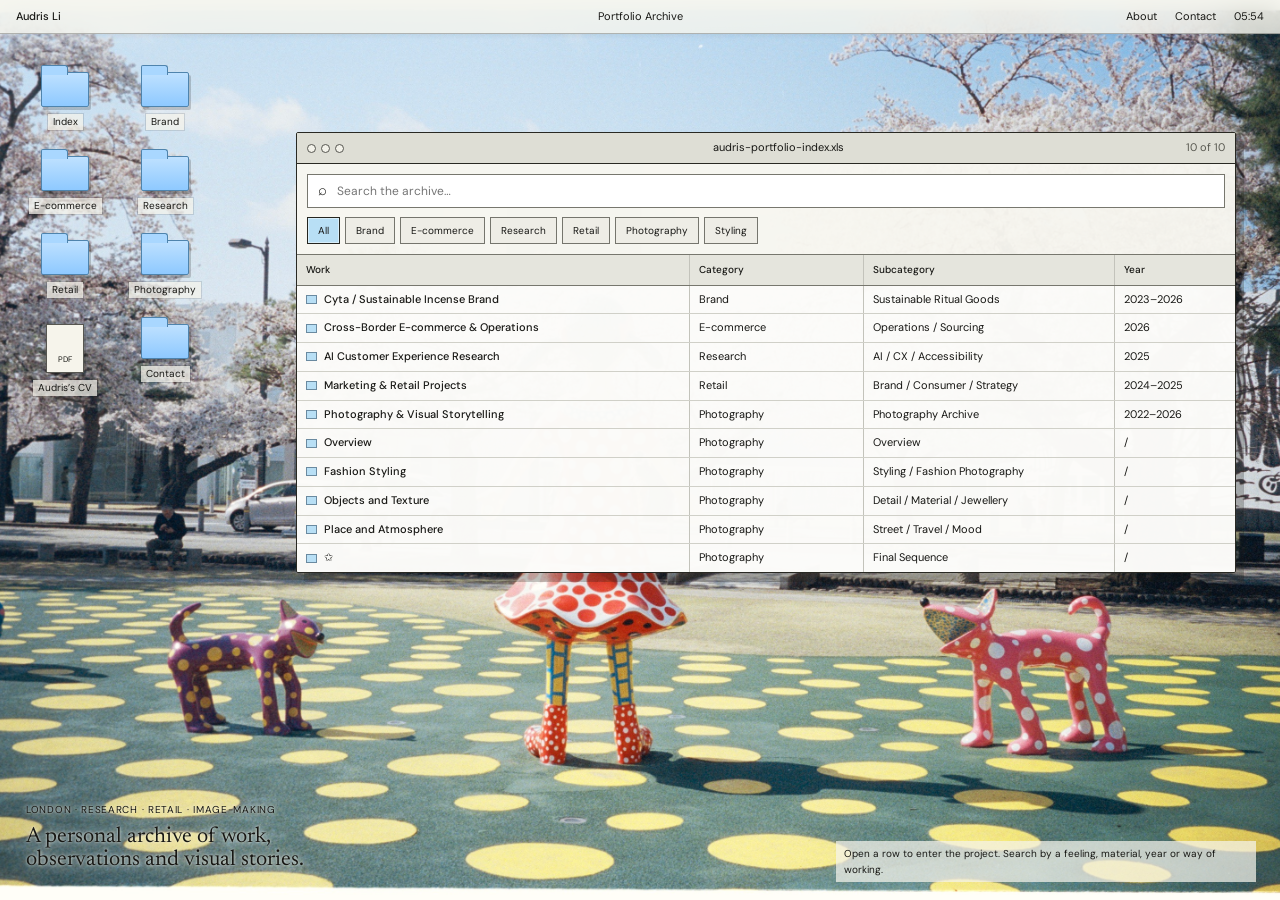
==== commit 4d8ae239: "Prepare portfolio for GitHub Pages publishing Cleaned the portfolio repository for public publishing" ====
--- a/index.html
+++ b/index.html
@@ -12,7 +12,7 @@
   <main class="desktop" aria-labelledby="desktop-title">
     <header class="desktop-bar">
       <a href="index.html" class="desktop-bar__name">Audris Li</a>
-      <span>Portfolio archive</span>
+      <span>Portfolio Archive</span>
       <nav aria-label="Quick navigation"><a href="about.html">About</a><a href="contact.html">Contact</a><span data-desktop-clock></span></nav>
     </header>
 
@@ -27,7 +27,7 @@
       <a href="project.html?slug=cross-border-ecommerce-operations"><span class="desktop-folder" aria-hidden="true"></span><strong>E-commerce</strong></a>
       <a href="project.html?slug=ai-customer-experience-research"><span class="desktop-folder" aria-hidden="true"></span><strong>Research</strong></a>
       <a href="project.html?slug=marketing-retail-projects"><span class="desktop-folder" aria-hidden="true"></span><strong>Retail</strong></a>
-      <a href="work/photography-visual-storytelling/"><span class="desktop-folder" aria-hidden="true"></span><strong>Photography</strong></a>
+      <a href="work/photography-visual-storytelling/index.html"><span class="desktop-folder" aria-hidden="true"></span><strong>Photography</strong></a>
       <a href="assets/documents/cv/audris-li-cv.pdf?v=20260627-cv-title" target="_blank"><span class="desktop-document" aria-hidden="true">PDF</span><strong>Audris’s CV</strong></a>
       <a href="contact.html"><span class="desktop-folder" aria-hidden="true"></span><strong>Contact</strong></a>
     </nav>
--- a/src/styles/site.css
+++ b/src/styles/site.css
@@ -1122,7 +1122,6 @@
 .photo-overview-copy dl div { display: grid; grid-template-columns: 110px 1fr; gap: 20px; padding: 11px 0; border-bottom: 1px solid var(--line); }
 .photo-overview-copy dt { color: var(--muted); font-size: 9px; letter-spacing: .08em; text-transform: uppercase; }
 .photo-overview-copy dd { margin: 0; font-family: var(--serif); font-size: 16px; line-height: 1.3; }
-.copy-status { display: inline-block; margin: 24px 0 0; padding: 5px 8px; border: 1px solid var(--line); color: var(--muted); font-size: 10px; }
 .project-skills { margin: 20px 0 0; padding: 28px 0 0; border-top: 1px solid var(--line); }
 .project-skills ul { display: flex; flex-wrap: wrap; gap: 7px; margin: 0; padding: 0; list-style: none; }
 .project-skills li { padding: 6px 10px; border: 1px solid var(--line); font-size: 11px; }
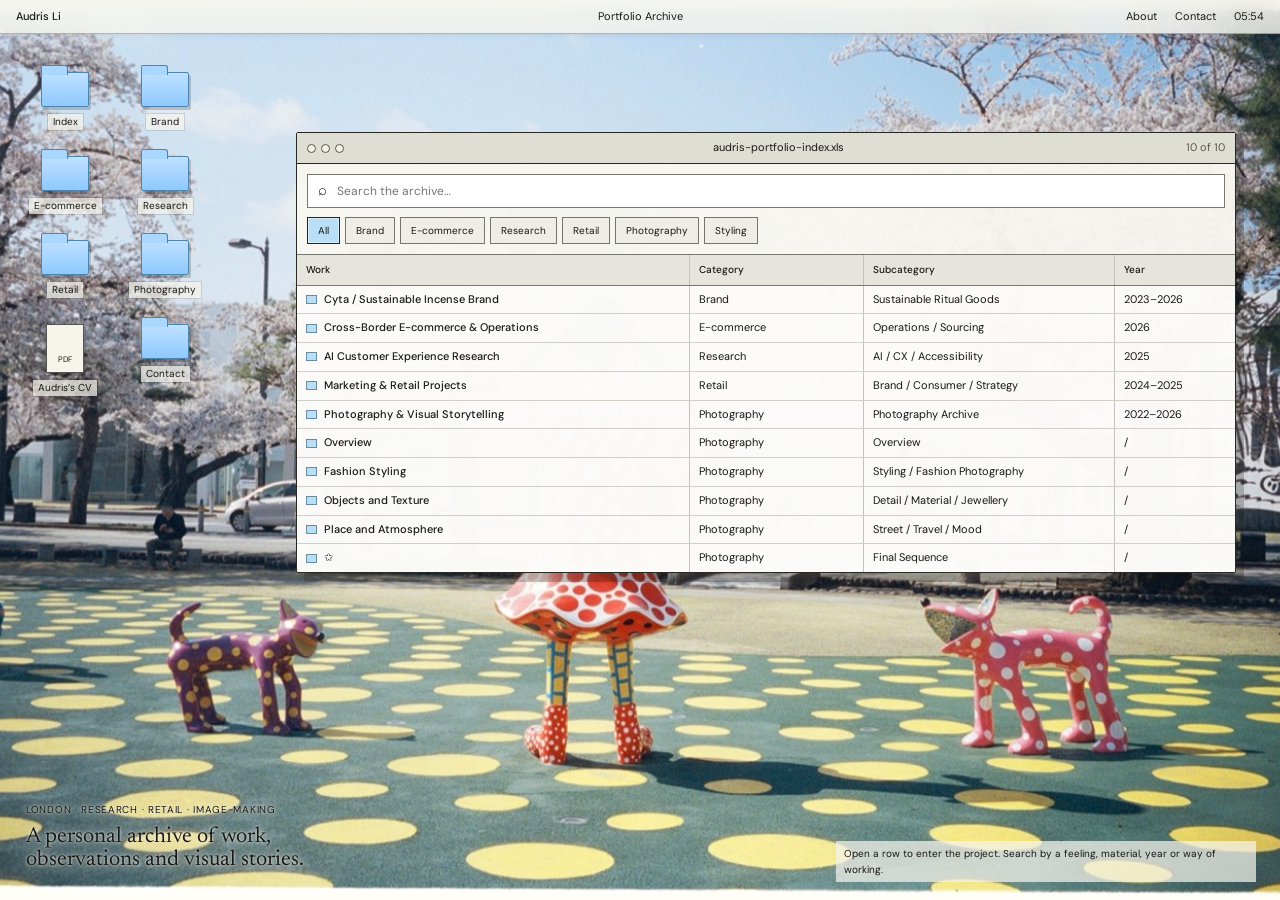
==== commit 2b5870ca: "Improve archive preview responsiveness and first-load image hints Improved the Work/archive preview " ====
--- a/index.html
+++ b/index.html
@@ -5,8 +5,9 @@
   <meta name="viewport" content="width=device-width, initial-scale=1">
   <meta name="description" content="Audris Li — research, visual storytelling and thoughtful retail experiences.">
   <title>Audris Li — Portfolio</title>
+  <link rel="preload" as="image" href="assets/homepage/homepage-background-quiet-desktop-01.jpeg">
   <link rel="stylesheet" href="src/styles/site.css?v=20260627-editorialscroll">
-  <script type="module" src="src/scripts/home.js?v=20260628-index-shortcuts"></script>
+  <script type="module" src="src/scripts/home.js?v=20260701-archive-preview-refresh"></script>
 </head>
 <body class="desktop-home">
   <main class="desktop" aria-labelledby="desktop-title">
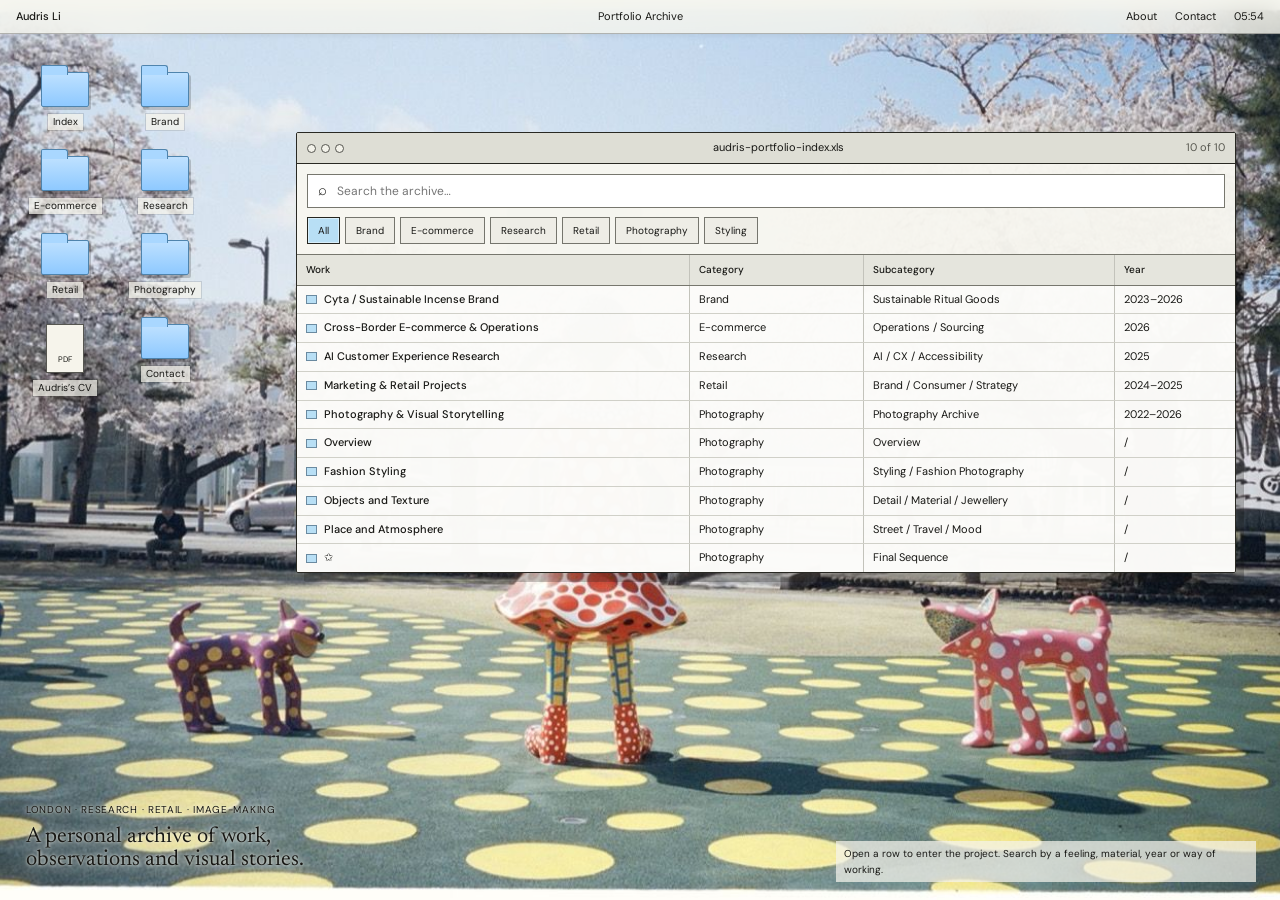
==== commit 2f0c3bf6: "Use lightweight thumbnails for archive and photography previews Created lightweight thumbnail assets" ====
--- a/index.html
+++ b/index.html
@@ -7,7 +7,7 @@
   <title>Audris Li — Portfolio</title>
   <link rel="preload" as="image" href="assets/homepage/homepage-background-quiet-desktop-01.jpeg">
   <link rel="stylesheet" href="src/styles/site.css?v=20260627-editorialscroll">
-  <script type="module" src="src/scripts/home.js?v=20260701-archive-preview-refresh"></script>
+  <script type="module" src="src/scripts/home.js?v=20260701-preview-thumbnails"></script>
 </head>
 <body class="desktop-home">
   <main class="desktop" aria-labelledby="desktop-title">
